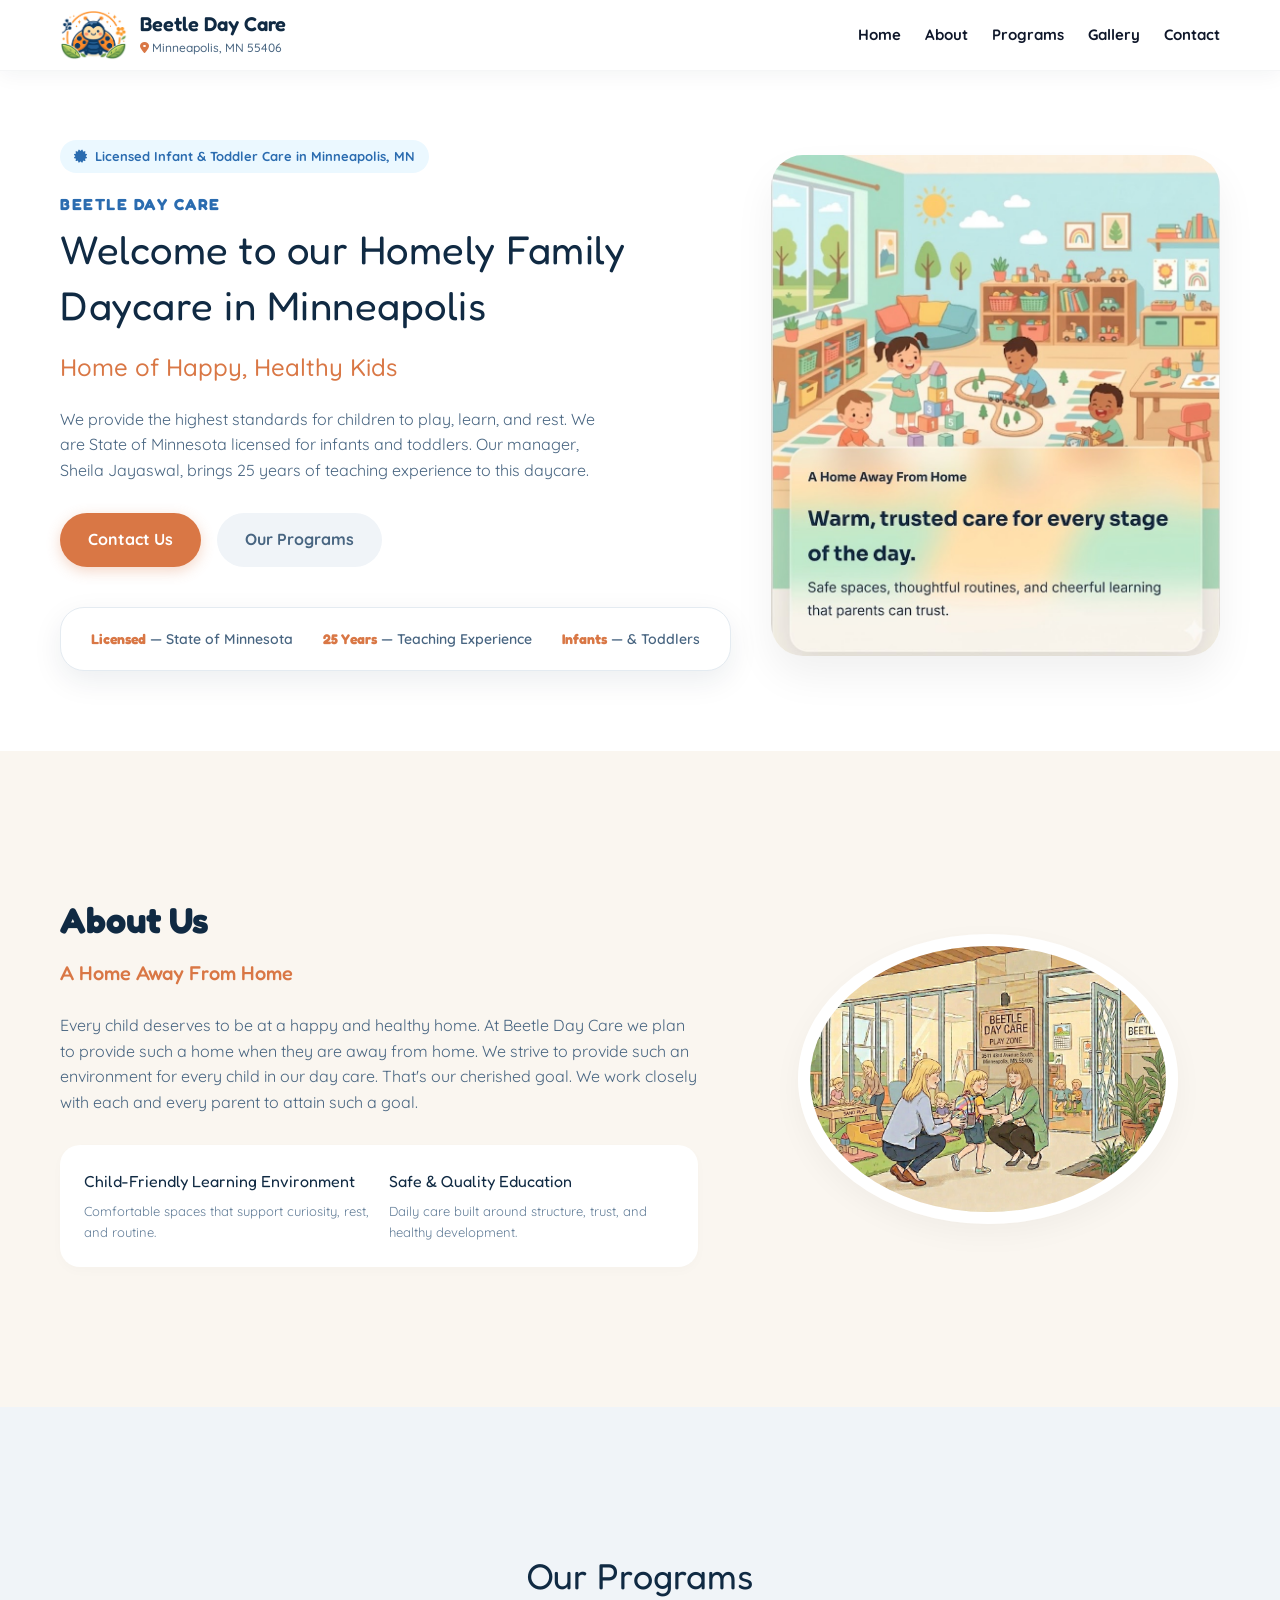
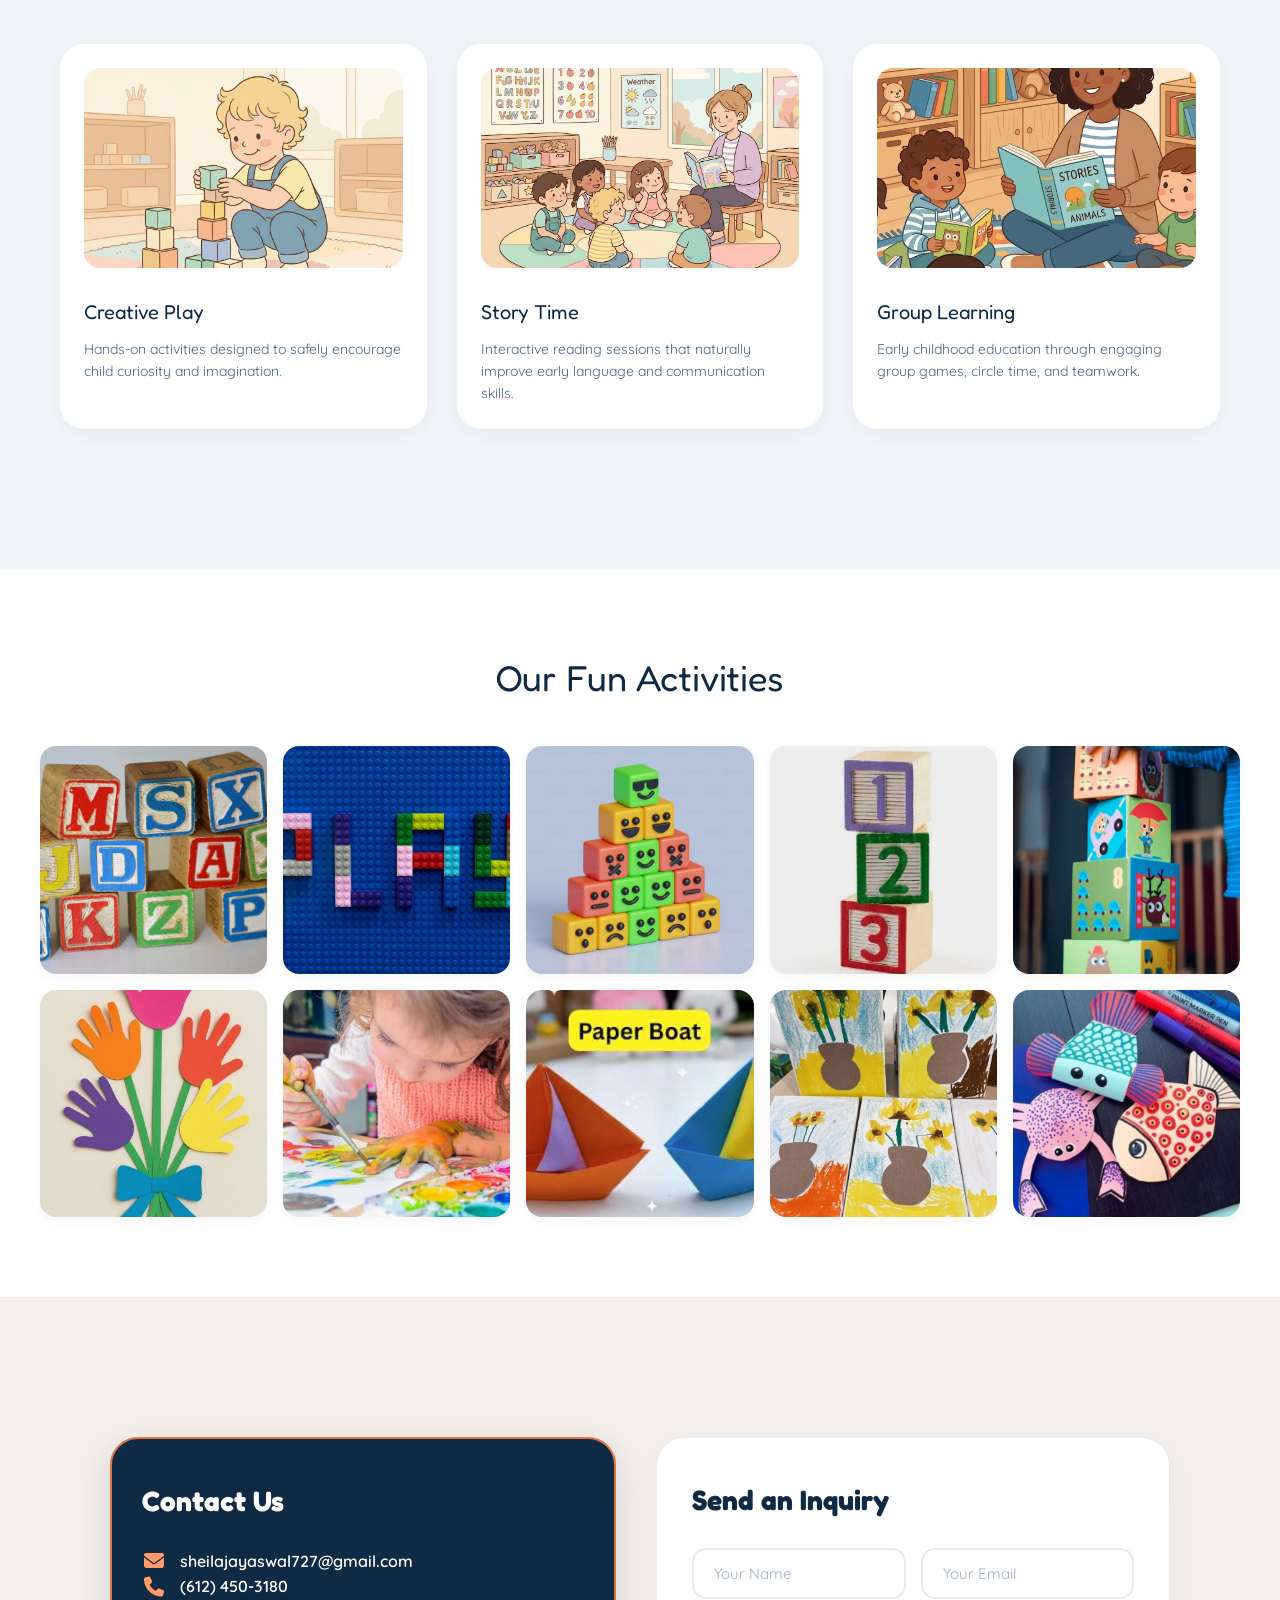
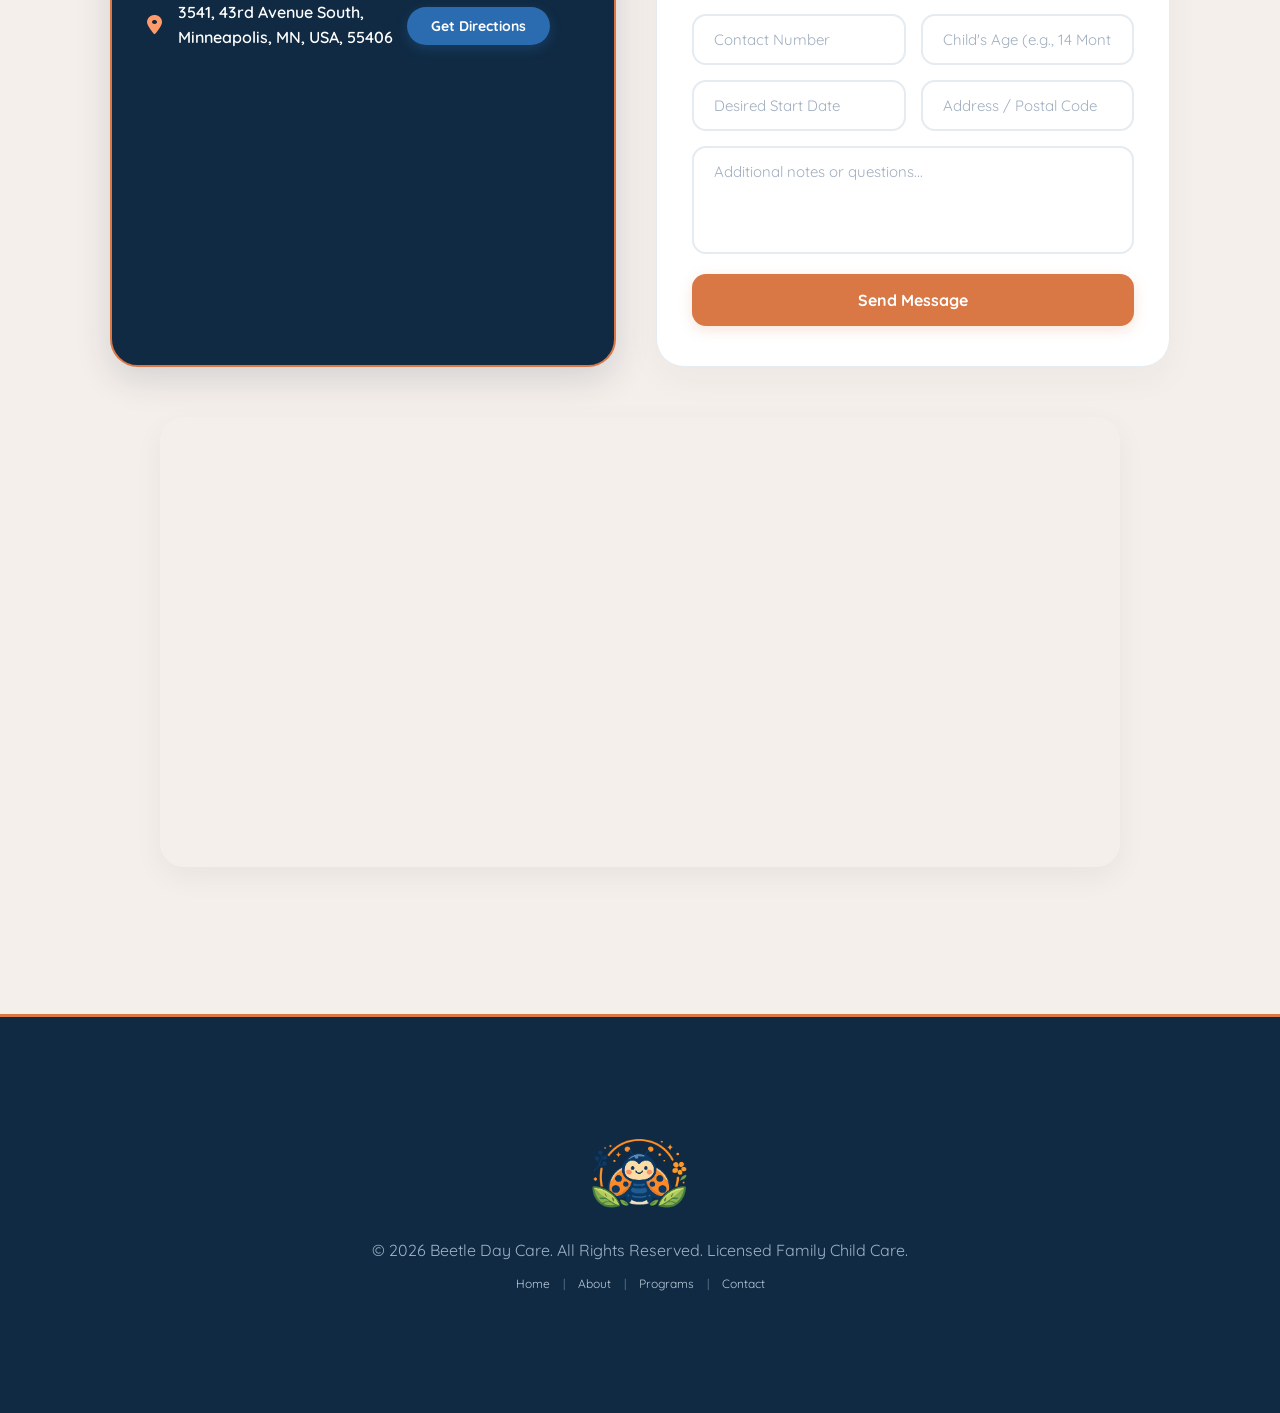
==== index.html @ e597f6d5 "Update index.html" ====
<!DOCTYPE html> 
<html lang="en"> 
<head> 
    <meta charset="UTF-8"> 
    <meta name="viewport" content="width=device-width, initial-scale=1.0"> 
    
    <!-- GOOGLE SEO META TAGS --> 
    <title>Licensed Family Daycare in Minneapolis, MN | Beetle Day Care</title>
    <meta name="description" content="Beetle Day Care offers a safe, licensed home-away-from-home infant and toddler care service in Minneapolis, MN. Contact manager Sheila Jayaswal today!"> 
    <meta name="keywords" content="daycare minneapolis, family daycare minneapolis, licensed child care mn 55406, infant care minneapolis, toddler care mn"> 
    
    <!-- STYLESHEETS & FONTS --> 
    <link rel="stylesheet" href="style.css?v=1.2"> 
    <link rel="icon" type="image/png" href="logo.png">
    
    <!-- GOOGLE FONTS PRECONNECT & INJECTION -->
    <link rel="preconnect" href="https://fonts.googleapis.com"> 
    <link rel="preconnect" href="https://fonts.gstatic.com" crossorigin> 
    <link href="https://fonts.googleapis.com/css2?family=Fredoka:wght@300;400;600&family=Quicksand:wght@500;700&display=swap" rel="stylesheet"> 
    
    <!-- ICON PACK: FONTAWESOME CDN -->
    <link rel="stylesheet" href="https://cdnjs.cloudflare.com/ajax/libs/font-awesome/6.4.0/css/all.min.css">
</head> 
<body> 

    <!-- HEADER & FIXED NAVIGATION NAVBAR --> 
    <header class="navbar"> 
        <div class="nav-container"> 
            <a href="#" class="logo-area" aria-label="Beetle Day Care Home"> 
                <img src="logo.png" alt="Beetle Day Care Logo" class="logo-img"> 
                <div class="brand-text-wrapper"> 
                    <span class="brand-name">Beetle Day Care</span> 
                    <span class="brand-location"> 
                        <i class="fa-solid fa-location-dot" aria-hidden="true"></i> Minneapolis, MN 55406 
                    </span> 
                </div> 
            </a> 
            <nav class="nav-menu" aria-label="Main Navigation"> 
                <a href="#home">Home</a> 
                <a href="#about">About</a> 
                <a href="#programs">Programs</a> 
                <a href="#gallery">Gallery</a> 
                <a href="#contact">Contact</a> 
            </nav> 
        </div> 
    </header> 

    <!-- 1. HERO SECTION --> 
    <section id="home" class="hero-section"> 
        <div class="hero-container"> 
            <div class="hero-content"> 
                <span class="hero-badge"> 
                    <i class="fa-solid fa-certificate" aria-hidden="true"></i> Licensed Infant & Toddler Care in Minneapolis, MN 
                </span> 
                
                <h1 class="brand-main-heading">
                    <span class="brand-seo-sub">Beetle Day Care</span>
                    Welcome to our Homely Family Daycare in Minneapolis
                </h1>
                
                <p class="hero-tagline">Home of Happy, Healthy Kids</p> 
                <p class="hero-description"> 
                    We provide the highest standards for children to play, learn, and rest. We are State of Minnesota licensed for infants and toddlers. Our manager, Sheila Jayaswal, brings 25 years of teaching experience to this daycare. 
                </p> 
                <div class="hero-buttons"> 
                    <a href="#contact" class="btn-primary">Contact Us</a> 
                    <a href="#programs" class="btn-secondary">Our Programs</a> 
                </div> 
                <div class="highlight-bar"> 
                    <span><strong>Licensed</strong> — State of Minnesota</span> 
                    <span><strong>25 Years</strong> — Teaching Experience</span> 
                    <span><strong>Infants</strong> — & Toddlers</span> 
                </div> 
            </div> 
            
            <!-- HERO IMAGE BACKDROP WITH LIVE CSS OVERLAY WALL SIGNBOARD -->
             <div class="hero-image"> 
                <div class="hero-image-wrapper">
                    <img src="hero.jpg" alt="Beetle Day Care Classroom Setup featuring educational games and play area"> 
                    
                    <!-- DYNAMIC FLOATING SIGNBOARD -->
                    <!--  <div class="wall-signboard">
                        <span>Beetle Day Care 🐞</span> 
                    </div>-->
                </div>
            </div> 
        </div> 
    </section> 

    <!-- 2. ABOUT SECTION --> 
    <section id="about" class="about-section"> 
        <div class="section-container"> 
            <div class="about-grid"> 
                <div class="about-content"> 
                    <span class="section-badge">About Us</span> 
                    <h2 class="about-tagline">A Home Away From Home</h2> 
                    <p class="about-text"> 
                        Every child deserves to be at a happy and healthy home. At Beetle Day Care we plan to provide such a home when they are away from home. We strive to provide such an environment for every child in our day care. That's our cherished goal. We work closely with each and every parent to attain such a goal. 
                    </p> 
                    <div class="about-features"> 
                        <div class="feature-item"> 
                            <h3>Child-Friendly Learning Environment</h3> 
                            <p>Comfortable spaces that support curiosity, rest, and routine.</p> 
                        </div> 
                        <div class="feature-item"> 
                            <h3>Safe & Quality Education</h3> 
                            <p>Daily care built around structure, trust, and healthy development.</p> 
                        </div> 
                    </div> 
                </div> 
                <div class="about-image-wrapper"> 
                    <img src="parents.jpg" alt="Child learning and playing setup with structured organizational toys" class="about-illustration"> 
                </div> 
            </div> 
        </div> 
    </section> 

    <!-- 3. PROGRAMS SECTION --> 
    <section id="programs" class="program-section"> 
        <div class="section-container"> 
            <h2 class="section-title">Our Programs</h2> 
            <div class="program-grid"> 
                <article class="program-card"> 
                    <img src="about.jpg" alt="Creative activities setup with developmental tools"> 
                    <h3>Creative Play</h3> 
                    <p>Hands-on activities designed to safely encourage child curiosity and imagination.</p> 
                </article> 
                <article class="program-card"> 
                    <img src="reading.jpg" alt="Cozy reading area setup loaded with children books"> 
                    <h3>Story Time</h3> 
                    <p>Interactive reading sessions that naturally improve early language and communication skills.</p> 
                </article> 
                <article class="program-card"> 
                    <img src="learning.jpg" alt="Social development area for childhood interaction"> 
                    <h3>Group Learning</h3> 
                    <p>Early childhood education through engaging group games, circle time, and teamwork.</p> 
                </article> 
            </div> 
        </div> 
    </section> 

    <!-- 4. GALLERY SECTION --> 
    <section id="gallery" class="gallery-section"> 
        <div class="gallery-container"> 
            <h2 class="gallery-title">Our Fun Activities</h2> 
            <div class="gallery-grid"> 
                <div class="gallery-item"><img src="gallary1.jpeg" alt="Children activity session 1"loading="lazy"></div> 
                <div class="gallery-item"><img src="gallary2.jpeg" alt="Children activity session 2"loading="lazy"></div> 
                <div class="gallery-item"><img src="gallary3.jpeg" alt="Children activity session 3"loading="lazy"></div> 
                <div class="gallery-item"><img src="gallary4.jpeg" alt="Children activity session 4"loading="lazy"></div> 
                <div class="gallery-item"><img src="gallary5.jpeg" alt="Children activity session 5"loading="lazy"></div> 
                <div class="gallery-item"><img src="gallary6.jpeg" alt="Children activity session 6"loading="lazy"></div> 
                <div class="gallery-item"><img src="gallary7.jpeg" alt="Children activity session 7"loading="lazy"></div> 
                <div class="gallery-item"><img src="gallary8.jpeg" alt="Children activity session 8"loading="lazy"></div> 
                <div class="gallery-item"><img src="gallary9.jpeg" alt="Children activity session 9"loading="lazy"></div> 
                <div class="gallery-item"><img src="gallary10.jpeg" alt="Children activity session 10"loading="lazy"></div> 
            </div> 
        </div> 
    </section> 

  <!-- 5. CONTACT SECTION --> 
    <section id="contact" class="contact-section"> 
        <div class="section-container"> 
            
           <div class="contact-layout-wrapper">
                
                <!-- Contact Info Box -->
                <div class="split-contact-box">
                    <h3>Contact Us</h3>
                    <div class="split-strip-inner">
                        <div class="strip-item">
                            <i class="fa-solid fa-envelope" aria-hidden="true"></i>
                            <a href="mailto:sheilajayaswal727@gmail.com">sheilajayaswal727@gmail.com</a>
                        </div>
                        <div class="strip-item">
                            <i class="fa-solid fa-phone" aria-hidden="true"></i>
                            <a href="tel:+16124503180">(612) 450-3180</a>
                        </div>
                        <div class="strip-item split-address-box">
                            <div class="address-text-row">
                                <i class="fa-solid fa-location-dot" aria-hidden="true"></i>
                                <span>3541, 43rd Avenue South,<br>Minneapolis, MN, USA, 55406</span>
                            </div>
                            <div class="button-row">
                                <a href="https://maps.google.com/?q=3541+43rd+Ave+S+Minneapolis+MN+55406" target="_blank" rel="noopener" class="inline-map-btn">Get Directions</a>
                            </div>
                        </div>
                    </div>
                </div>

                <!-- Inquiry Form Box -->
                <div class="split-form-container">
                    <h3>Send an Inquiry</h3>
                    <form action="https://api.web3forms.com/submit" method="POST" class="inquiry-form">
                        <!-- Web3Forms Keys and Settings -->
                        <input type="hidden" name="access_key" value="511d55eb-4306-4d60-ae4c-0403bcb97276">
                        <input type="hidden" name="subject" value="New Inquiry from Beetle Day Care Website">
                        <input type="hidden" name="from_name" value="Beetle Day Care Website">
                        <input type="hidden" name="redirect" value="https://sujaygejji.github.io/Beetle-Day-Care/thankyou.html">

                        <!-- Form Input Grid -->
                        <div class="form-grid">
                            <input type="text" name="parent_name" placeholder="Your Name" required>
                            <input type="email" name="email" placeholder="Your Email" required>
                            <input type="tel" name="phone" placeholder="Contact Number">
                            <input type="text" name="child_age" placeholder="Child's Age (e.g., 14 Months)">
                            <input type="text" name="start_date" placeholder="Desired Start Date" onfocus="(this.type='date')" onblur="if(!this.value)this.type='text'">
                            <input type="text" name="address" placeholder="Address / Postal Code">
                        </div>
                        <textarea name="message" placeholder="Additional notes or questions..." rows="4"></textarea>
                        <button type="submit" class="btn-submit">Send Message</button>
                    </form>
                </div>

            </div>
            
            <!-- Map Section -->
            <div class="map-wrapper">
                <iframe src="https://www.google.com/maps/embed?pb=!1m18!1m12!1m3!1d2825.263884872322!2d-93.2132332!3d44.9382902!2m3!1f0!2f0!3f0!3m2!1i1024!2i768!4f13.1!3m3!1m2!1s0x52b32bee1bf88d7d%3A0x280e22ef7a6ccae4!2s3541%2043rd%20Ave%20S%2C%20Minneapolis%2C%20MN%2055406%2C%20USA!5e0!3m2!1sen!2sin!4v1710000000000!5m2!1sen!2sin" width="100%" height="450" style="border:0; border-radius: 24px; box-shadow: 0 10px 30px rgba(0,0,0,0.05);" allowfullscreen="" loading="lazy" referrerpolicy="no-referrer-when-downgrade"></iframe>
            </div>
            
        </div>
    </section>

    <!-- 6. FOOTER SECTION -->
    <footer>
        <div class="section-container">
            <img src="logo.png" alt="Beetle Day Care Mini Logo">
            <p>&copy; 2026 Beetle Day Care. All Rights Reserved. Licensed Family Child Care.</p>
            <p style="margin-top: 10px; font-size: 12px; color: #627D98;">
                <a href="#home">Home</a> | <a href="#about">About</a> | <a href="#programs">Programs</a> | <a href="#contact">Contact</a>
            </p>
        </div>
    </footer>

    <!-- SEO SCHEMA DATA -->
    <script type="application/ld+json">
    {
      "@context": "https://schema.org",
      "@type": "ChildCare",
      "name": "Beetle Day Care",
      "telephone": "+1-612-450-3180",
      "email": "sheilajayaswal727@gmail.com",
      "address": {
        "@type": "PostalAddress",
        "streetAddress": "3541 43rd Avenue South",
        "addressLocality": "Minneapolis",
        "addressRegion": "MN",
        "postalCode": "55406",
        "addressCountry": "US"
      }
    }
    </script>

</body>
</html>
---- style.css ----
/* ==========================================
   1. GLOBAL STYLES & VARIABLES
========================================== */
*{
    margin:0;
    padding:0;
    box-sizing:border-box;
}

html{
    scroll-behavior:smooth;
}

body{
    font-family:'Quicksand',sans-serif;
    color:#102A43;
    background:#FFFFFF;
    line-height:1.6;
    padding-top:100px;
    overflow-x:hidden;
}

h1,
h2,
h3,
.brand-main-heading{
    font-family:'Fredoka',sans-serif;
    color:#102A43;
    font-weight:400;
}

.section-container{
    max-width:1200px;
    margin:auto;
    padding:60px 20px;
}

/* ==========================================
   2. FIXED HEADER & NAVIGATION BAR
========================================== */
.navbar{
    position:fixed;
    top:0;
    left:0;
    width:100%;
    background:rgba(255,255,255,0.95);
    backdrop-filter:blur(8px);
    box-shadow:0 4px 20px rgba(16,42,67,0.05);
    border-bottom:1px solid rgba(16,42,67,0.04);
    z-index:1000;
}

.nav-container{
    max-width:1200px;
    margin:auto;
    padding:10px 20px;
    display:flex;
    justify-content:space-between;
    align-items:center;
}

.logo-area{
    display:flex;
    align-items:center;
    gap:12px;
    text-decoration:none;
}

.logo-img{
    height:50px;
    width:auto;
    object-fit:contain;
}

.brand-text-wrapper{
    display:flex;
    flex-direction:column;
}

.brand-name{
    font-family:'Fredoka',sans-serif;
    font-size:20px;
    font-weight:600;
    color:#102A43;
    line-height:1.2;
}

.brand-location{
    font-size:12px;
    color:#486581;
    font-weight:500;
    margin-top:2px;
}

.brand-location i{
    color:#D97745;
}

.nav-menu{
    display:flex;
    align-items:center;
    gap:24px;
    list-style:none;
    row-gap:10px;
}

.nav-menu a{
    text-decoration:none;
    color:#0F172A;
    font-size:15px;
    font-weight:700;
    transition:0.2s;
    white-space:nowrap;
}

.nav-menu a:hover{
    color:#D97745;
}

/* ==========================================
   3. HERO SECTION
========================================== */
.hero-section{
    background:#FFFFFF;
    padding:40px 0 80px;
}

.hero-container{
    max-width:1200px;
    margin:auto;
    padding:0 20px;
    display:flex;
    align-items:center;
    gap:40px;
}

.hero-content{
    flex:1;
}

.hero-badge{
    display:inline-block;
    background:#EBF8FF;
    color:#2B6CB0;
    padding:6px 14px;
    border-radius:20px;
    font-size:13px;
    font-weight:700;
    margin-bottom:20px;
}

.hero-badge i{
    margin-right:4px;
}

.brand-main-heading{
    font-size:40px;
    line-height:1.4;
    letter-spacing:0.5px;
    margin-bottom:15px;
}

.brand-seo-sub{
    display:block;
    font-size:16px;
    font-weight:700;
    color:#2B6CB0;
    text-transform:uppercase;
    letter-spacing:1.5px;
    margin-bottom:6px;
}

.hero-tagline{
    font-size:24px;
    color:#D97745;
    font-weight:500;
    margin-bottom:20px;
}

.hero-description{
    font-size:16px;
    color:#486581;
    max-width:540px;
    margin-bottom:30px;
}

.hero-buttons{
    display:flex;
    gap:16px;
    margin-bottom:40px;
}

.btn-primary,
.btn-secondary,
.inline-map-btn{
    cursor:pointer;
}

.btn-primary{
    background:#D97745;
    color:#fff;
    text-decoration:none;
    padding:14px 28px;
    border-radius:30px;
    font-weight:700;
    box-shadow:0 4px 14px rgba(217,119,69,0.3);
    transition:0.3s;
}

.btn-primary:hover{
    background:#C26132;
    transform:translateY(-2px);
}

.btn-secondary{
    background:#F0F4F8;
    color:#486581;
    text-decoration:none;
    padding:14px 28px;
    border-radius:30px;
    font-weight:700;
    transition:0.3s;
}

.btn-secondary:hover{
    background:#E2E8F0;
}

.highlight-bar{
    background:#fff;
    border:1px solid #E4EBF1;
    border-radius:24px;
    padding:20px 30px;
    display:flex;
    justify-content:center;
    gap:30px;
    box-shadow:0 10px 30px rgba(16,42,67,0.08);
}

.highlight-bar span{
    font-size:14px;
    font-weight:600;
    color:#486581;
    white-space:nowrap;
}

.highlight-bar strong{
    color:#D97745;
    font-family:'Fredoka',sans-serif;
}

/* Hero Image */
.hero-image{
    flex:1;
    display:flex;
    justify-content:center;
}

.hero-image-wrapper{
    position:relative;
    display:inline-block;
    animation:gentleFloat 6s ease-in-out infinite;
}

.hero-image img{
    max-width:100%;
    height:auto;
    display:block;
    border-radius:32px;
    box-shadow:0 20px 40px rgba(0,0,0,0.06);
}

.wall-signboard{
    position:absolute;
    top:16%;
    left:26%;
    background:#fff;
    border:2px solid #E4EBF1;
    border-radius:8px;
    padding:6px 16px;
    box-shadow:0 6px 15px rgba(16,42,67,0.12);
    pointer-events:none;
}

.wall-signboard span{
    font-family:'Fredoka',sans-serif;
    font-size:13px;
    font-weight:600;
    color:#102A43;
    white-space:nowrap;
}

/* ==========================================
   4. ABOUT SECTION
========================================== */
.about-section{
    padding:80px 0;
    background:#FAF6F0;
}

.about-grid{
    display:flex;
    justify-content:space-between;
    align-items:center;
    gap:50px;
}

.about-content{
    flex:0 0 55%;
}

.section-badge{
    display:block;
    font-family:'Fredoka',sans-serif;
    font-size:36px;
    font-weight:700;
    color:#102A43;
    margin-bottom:8px;
}

.about-tagline{
    font-size:20px;
    font-weight:500;
    color:#D97745;
    margin-bottom:24px;
}

.about-text{
    color:#486581;
    font-size:16px;
    margin-bottom:30px;
}

.about-features{
    display:grid;
    grid-template-columns:1fr 1fr;
    gap:20px;
    background:#fff;
    padding:24px;
    border-radius:20px;
    box-shadow:0 4px 12px rgba(0,0,0,0.02);
}

.feature-item h3{
    font-size:16px;
    margin-bottom:6px;
}

.feature-item p{
    font-size:13px;
    color:#627D98;
}

.about-image-wrapper{
    flex:0 0 40%;
    display:flex;
    justify-content:center;
}

.about-illustration{
    width:100%;
    max-width:380px;
    border-radius:50%;
    border:12px solid #fff;
    box-shadow:0 10px 30px rgba(0,0,0,0.04);
    animation:gentleFloat 6s ease-in-out infinite;
}

/* ==========================================
   5. PROGRAM SECTION
========================================== */
.program-section{
    background:#F0F4F8;
    padding:80px 0;
}

.section-title{
    font-size:36px;
    text-align:center;
    margin-bottom:40px;
}

.program-grid{
    display:flex;
    gap:30px;
}

.program-card{
    flex:1;
    background:#fff;
    padding:24px;
    border-radius:24px;
    box-shadow:0 6px 18px rgba(16,42,67,0.04);
    transition:transform .3s, box-shadow .3s;
}

.program-card:hover{
    transform:translateY(-4px);
    box-shadow:0 15px 35px rgba(16,42,67,0.08);
}

.program-card img{
    width:100%;
    height:200px;
    object-fit:cover;
    border-radius:16px;
    margin-bottom:20px;
}

.program-card h3{
    font-size:20px;
    margin-bottom:10px;
}

.program-card p{
    font-size:14px;
    color:#486581;
}

/* ==========================================
   6. GALLERY
========================================== */
.gallery-section{
    padding:80px 20px;
    background:#fff;
    text-align:center;
}

.gallery-container{
    max-width:1200px;
    margin:auto;
}

.gallery-title{
    font-size:36px;
    margin-bottom:40px;
}

.gallery-grid{
    display:grid;
    grid-template-columns:repeat(5,1fr);
    gap:16px;
}

.gallery-item{
    aspect-ratio:1/1;
    overflow:hidden;
    border-radius:16px;
    box-shadow:0 4px 15px rgba(0,0,0,0.04);
    transition:0.3s;
}

.gallery-item:hover{
    transform:scale(1.03);
}

.gallery-item img{
    width:100%;
    height:100%;
    object-fit:cover;
    display:block;
}

/* ==========================================
   7. CONTACT SECTION (EXACT EQUAL WIDTH & HEIGHT)
========================================== */
.contact-section {
    background-color: #F5EFEB; 
    padding: 80px 0;
}

.contact-section h2 {
    font-size: 36px;
    text-align: center;
    margin-bottom: 40px;
}

/* Core layout container matching everything */
.contact-layout-wrapper {
    display: flex;
    gap: 40px;
    align-items: stretch; 
    max-width: 1100px;
    margin: 0 auto 50px auto;
    padding: 0 20px;
}

/* flex: 1 on both guarantees exact 50/50 split width */
.split-contact-box, 
.split-form-container {
    flex: 1; 
    box-sizing: border-box;
    display: flex;
    flex-direction: column;
    border-radius: 28px;
}

.split-contact-box {
    background-color: #102A43; 
    padding: 40px 30px;
    box-shadow: 0 12px 35px rgba(16, 42, 67, 0.15);
    border: 2px solid #D97745; 
    color: #FFFFFF;
}

.split-contact-box h3 {
    font-family: 'Fredoka', sans-serif;
    font-size: 28px;
    color: #FFFFFF;
    margin-bottom: 25px;
    font-weight: 700;
    text-align: left;
}

.contact-strip-inner {
    display: flex;
    flex-direction: column;
    gap: 20px;
}

.strip-item {
    font-size: 16px;
    font-weight: 600;
    color: #FFFFFF; 
    display: flex;
    align-items: center;
    justify-content: flex-start;
    gap: 14px;
    text-align: left;
}

.strip-item a {
    color: #FFFFFF;
    text-decoration: none;
    transition: color 0.2s ease;
}

.strip-item a:hover {
    color: #FF9B6A;
}

.strip-item i {
    color: #FF9B6A; 
    font-size: 20px;
    width: 24px;
    text-align: center;
}

/* DESIGN ADDED TO FILL EMPTY VACANT SPACE UP */
.contact-extra-design {
    margin-top: 30px;
    padding-top: 25px;
    border-top: 1px solid rgba(255, 255, 255, 0.1);
    display: flex;
    flex-direction: column;
    gap: 12px;
}

.design-title {
    font-family: 'Fredoka', sans-serif;
    font-size: 18px;
    color: #FF9B6A;
    margin-bottom: 4px;
}

.design-row {
    display: flex;
    justify-content: space-between;
    font-size: 14px;
    color: #BCCCDC;
    padding-bottom: 4px;
}

.design-row span.days {
    font-weight: 600;
    color: #FFFFFF;
}

.address-item {
    display: flex;
    flex-direction: column;
    gap: 15px;
    border-top: 1px solid rgba(255, 255, 255, 0.1);
    padding-top: 20px;
    margin-top: auto; 
}

.address-text-row {
    display: flex;
    align-items: center;
    gap: 12px;
    text-align: left;
}

.inline-map-btn {
    background-color: #2B6CB0;
    color: #FFFFFF;
    text-decoration: none;
    padding: 10px 24px;
    border-radius: 30px;
    font-weight: 700;
    font-size: 14px;
    white-space: nowrap;
    box-shadow: 0 4px 12px rgba(43, 108, 176, 0.3);
    transition: all 0.2s ease;
    border: none;
    align-self: flex-start;
}

.inline-map-btn:hover {
    background-color: #1A4976;
    transform: translateY(-2px);
}

.split-form-container {
    background: #FFFFFF;
    padding: 40px 35px;
    box-shadow: 0 12px 35px rgba(16, 42, 67, 0.04);
    border: 1px solid #E4EBF1;
}

.split-form-container h3 {
    font-size: 28px;
    color: #102A43;
    margin-bottom: 25px;
    font-weight: 700;
    text-align: left;
}

.inquiry-form {
    display: flex;
    flex-direction: column;
    flex-grow: 1;
}

.form-grid {
    display: grid;
    grid-template-columns: 1fr 1fr;
    gap: 15px;
    margin-bottom: 15px;
}

.inquiry-form input, 
.inquiry-form textarea {
    width: 100%;
    padding: 14px 20px;
    border: 2px solid #E4EBF1;
    border-radius: 14px;
    font-family: 'Quicksand', sans-serif;
    font-size: 15px;
    color: #102A43;
    background-color: #FFFFFF;
    outline: none;
    box-sizing: border-box;
    transition: border-color 0.2s ease;
}

.inquiry-form input:focus, 
.inquiry-form textarea:focus {
    border-color: #D97745;
}

.inquiry-form input::placeholder, 
.inquiry-form textarea::placeholder {
    color: #A0AEC0;
}

.inquiry-form textarea {
    resize: none;
    margin-bottom: 20px;
    flex-grow: 1; 
}

.btn-submit {
    width: 100%;
    background-color: #D97745;
    color: white;
    border: none;
    padding: 16px;
    border-radius: 14px;
    font-size: 16px;
    font-weight: 700;
    font-family: 'Quicksand', sans-serif;
    cursor: pointer;
    box-shadow: 0 4px 14px rgba(217, 119, 69, 0.2);
    transition: background 0.2s ease;
    margin-top: auto;
}

.btn-submit:hover {
    background-color: #C26132;
}

.map-wrapper {
    max-width: 1000px;
    margin: 0 auto;
    padding: 0 20px;
}

/* ==========================================
   8. FOOTER
========================================== */
footer{
    background:#102A43;
    color:#BCCCDC;
    text-align:center;
    padding:60px 20px;
    border-top:3px solid #D97745;
}

footer img{
    max-width:100px;
    margin-bottom:20px;
}

footer p{
    color:#9FB3C8;
}

footer a{
    color:#BCCCDC;
    text-decoration:none;
    margin:0 10px;
    transition:0.3s;
}

footer a:hover{
    color:#fff;
}

/* ==========================================
   9. RESPONSIVE
========================================== */
@media (max-width:992px){

    .hero-container,
    .about-grid,
    .program-grid{
        flex-direction:column;
        text-align:center;
    }

    .hero-description{
        margin:0 auto 30px;
    }

    .hero-buttons{
        justify-content:center;
    }

    .gallery-grid{
        grid-template-columns:repeat(3,1fr);
    }

    .wall-signboard{
        display:none;
    }

    .contact-layout-wrapper{
        flex-direction:column;
        gap:30px;
    }
}

@media (max-width:768px){

    body{
        padding-top:140px;
    }

    .nav-container{
        flex-direction:column;
        gap:12px;
    }

    .nav-menu{
        flex-wrap:wrap;
        justify-content:center;
        gap:14px;
    }

    .brand-main-heading{
        font-size:32px;
    }

    .highlight-bar{
        flex-direction:column;
        gap:10px;
        align-items:center;
    }

    .about-features{
        grid-template-columns:1fr;
    }

    .gallery-grid{
        grid-template-columns:repeat(2,1fr);
        gap:10px;
    }
}

@media (max-width:600px){

    .form-grid{
        grid-template-columns:1fr;
    }

    .split-form-container{
        padding:25px 20px;
    }
}

/* ==========================================
   10. ANIMATIONS
========================================== */
@keyframes gentleFloat{
    0%{
        transform:translateY(0);
    }
    50%{
        transform:translateY(-8px);
    }
    100%{
        transform:translateY(0);
    }
}
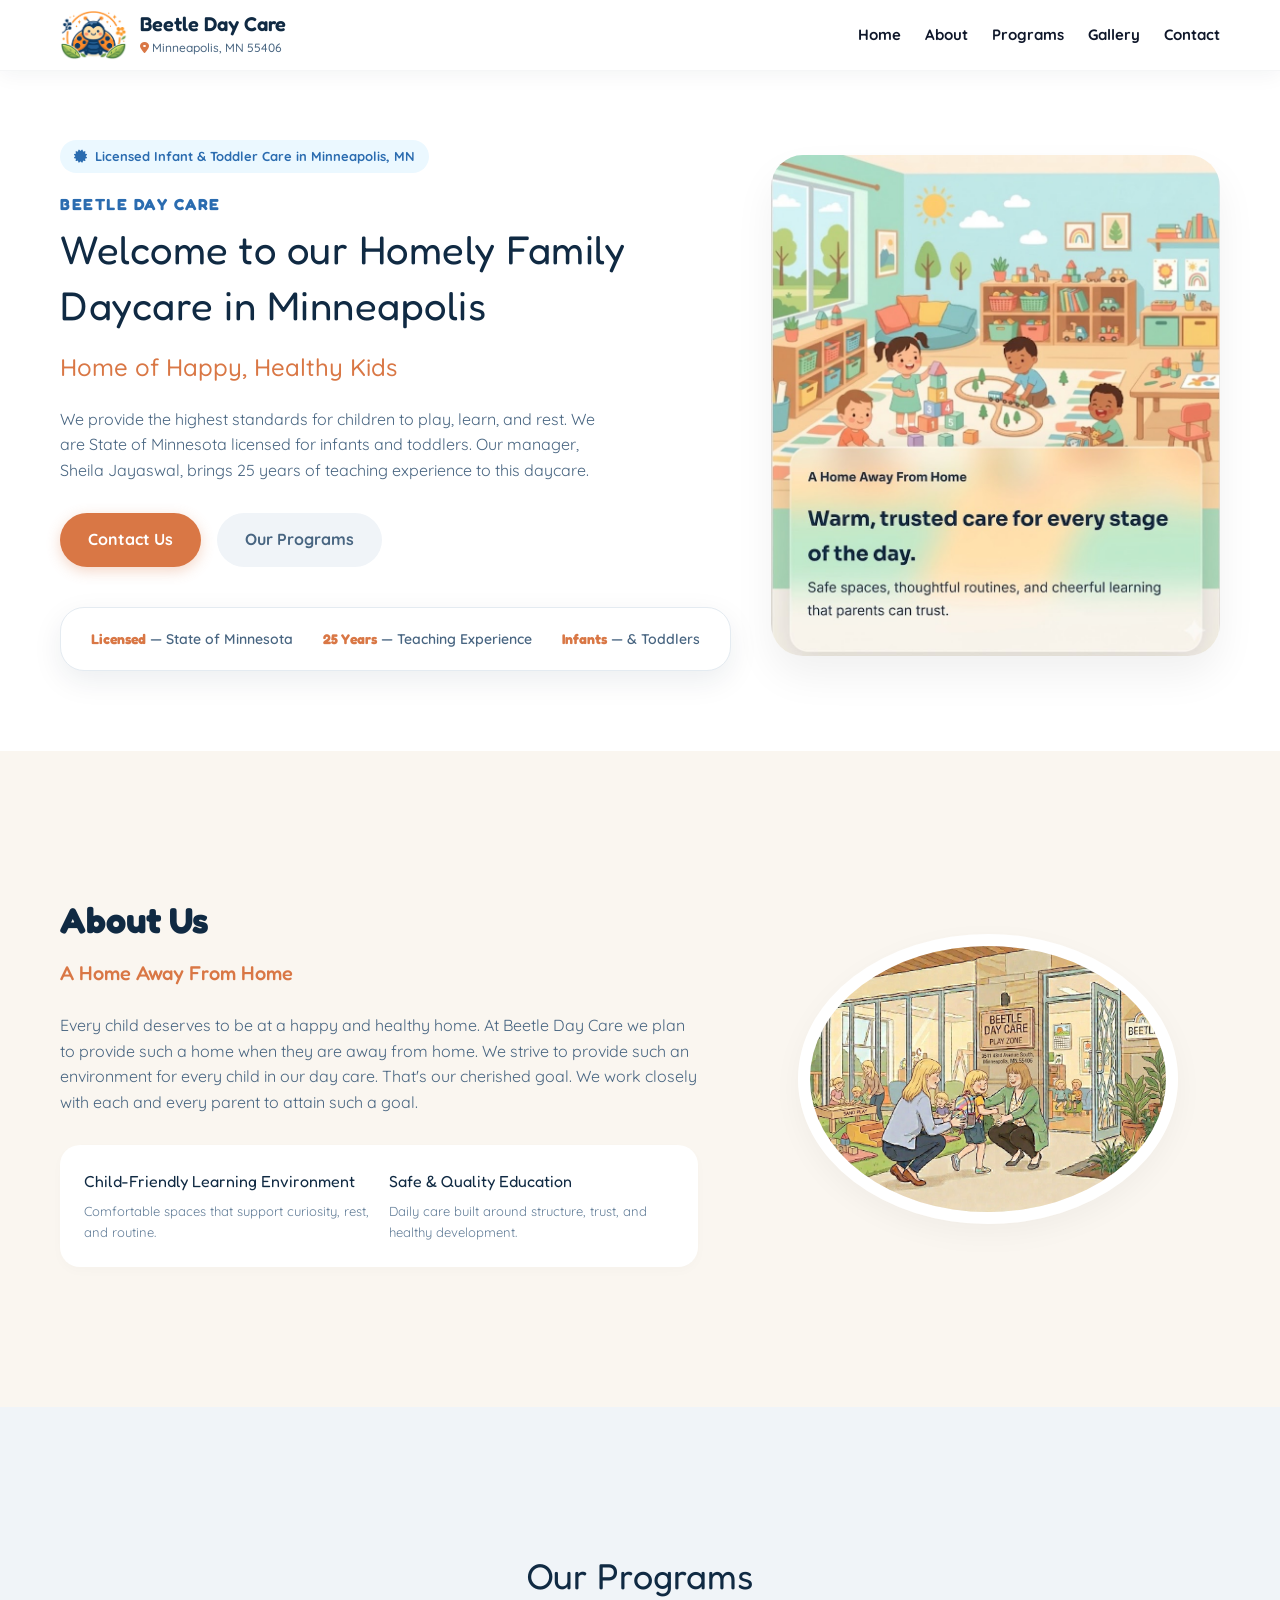
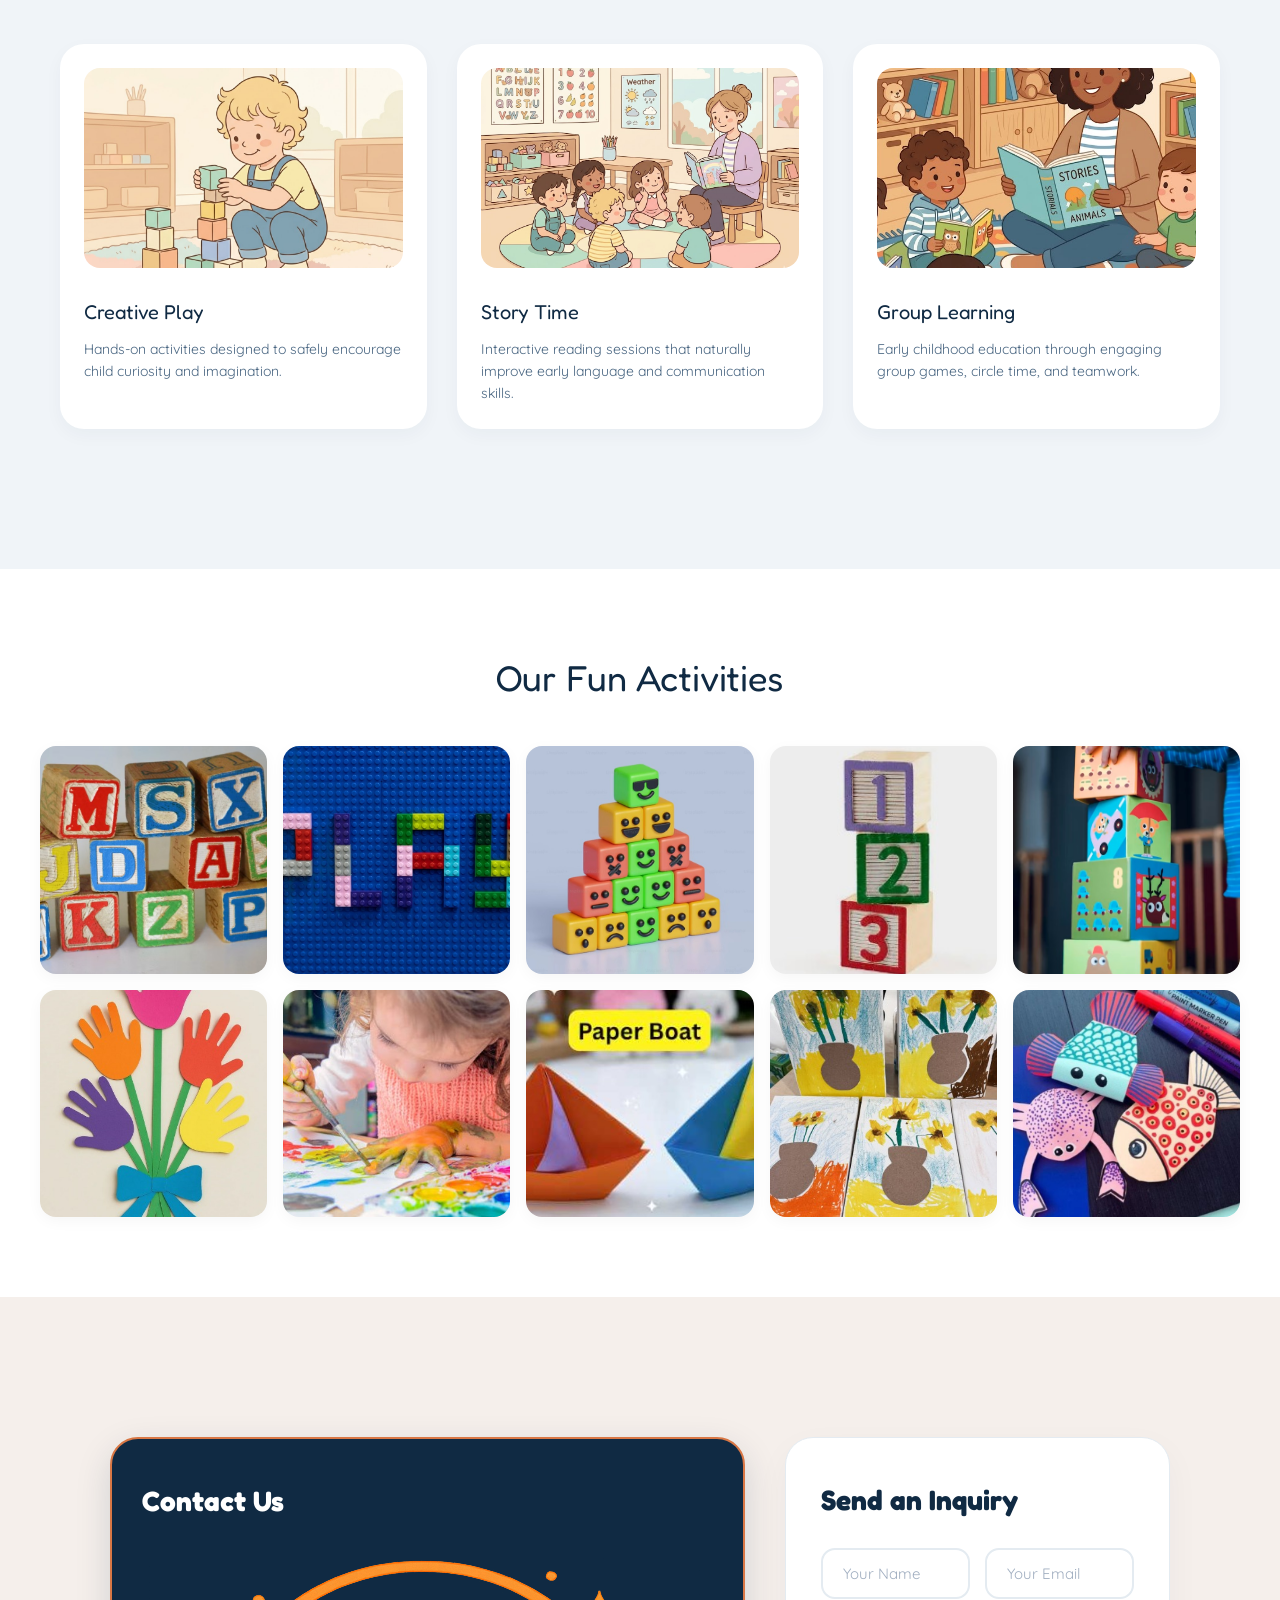
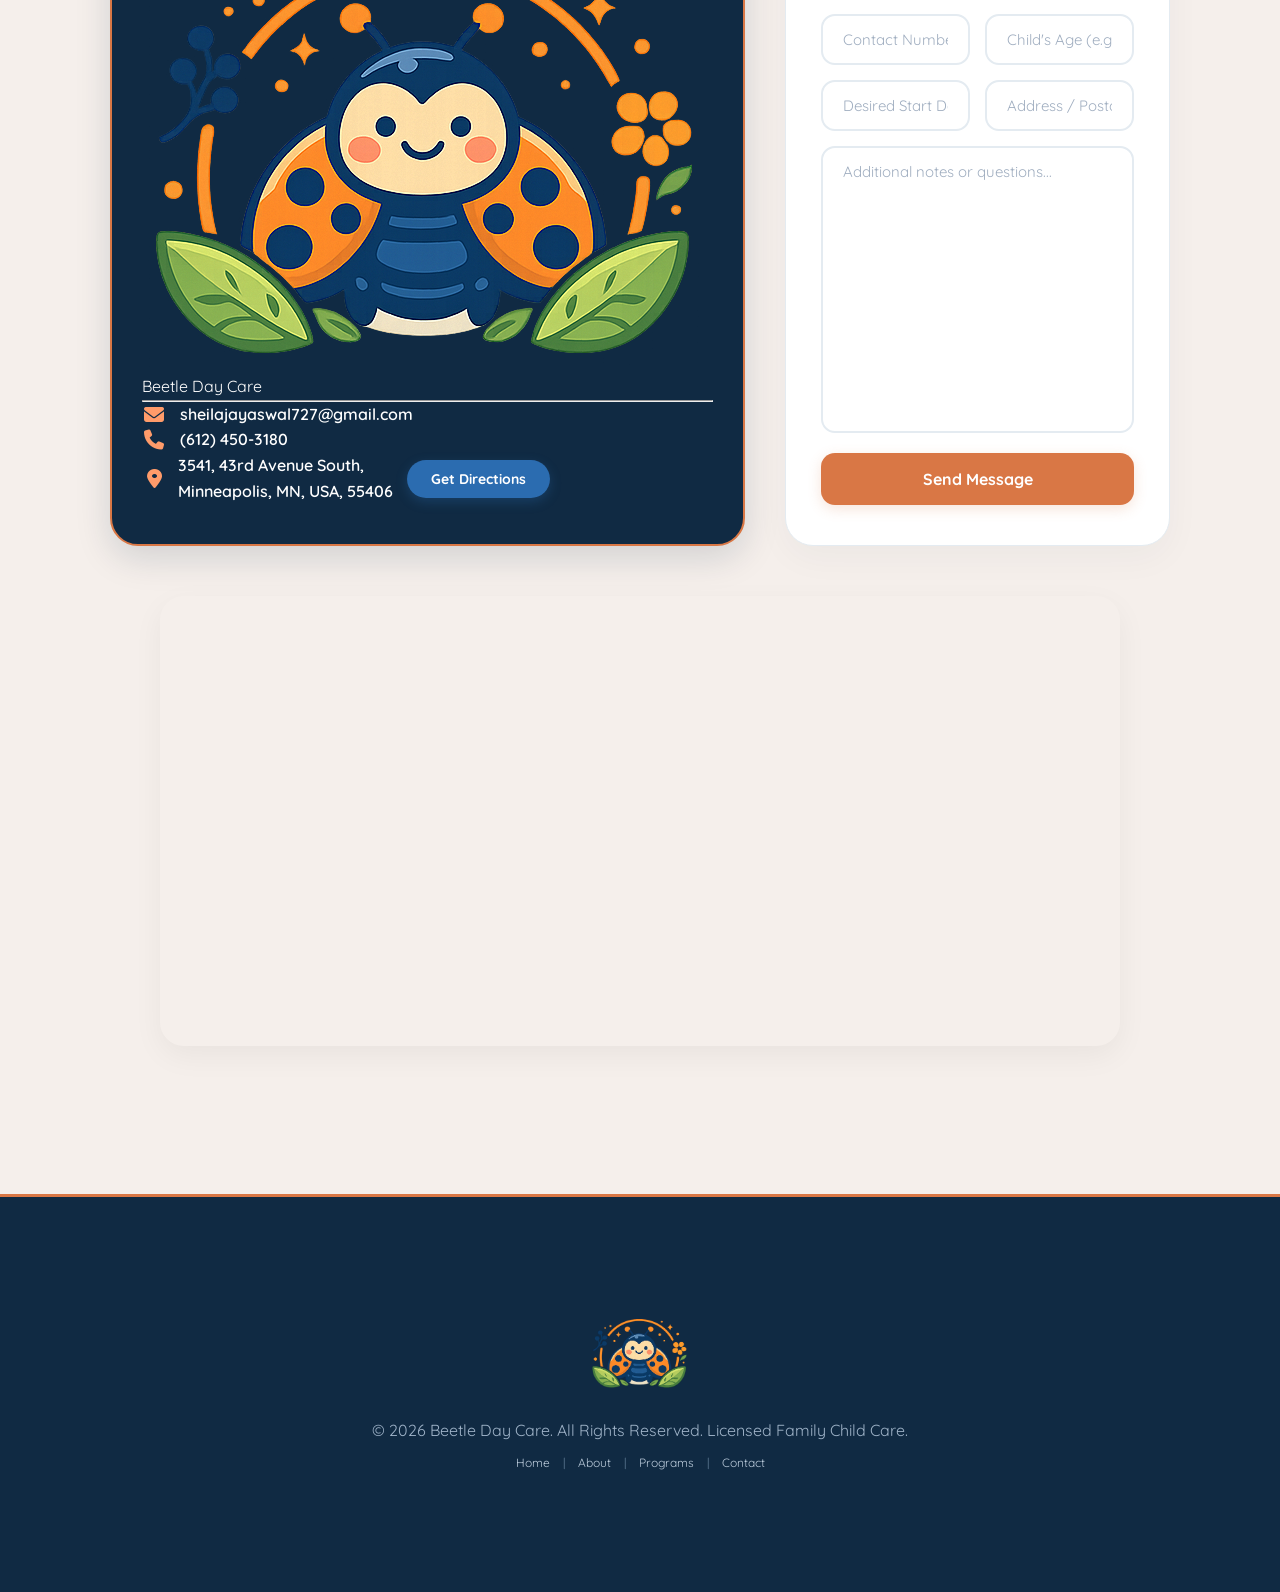
==== commit a8b82ea5: "Update index.html" ====
--- a/index.html
+++ b/index.html
@@ -166,8 +166,16 @@
                 
                 <!-- Contact Info Box -->
                 <div class="split-contact-box">
-                    <h3>Contact Us</h3>
-                    <div class="split-strip-inner">
+                   <h3>Contact Us</h3>
+
+<div class="contact-brand">
+    <img src="logo.png" alt="Beetle Day Care Logo">
+    <span>Beetle Day Care</span>
+</div>
+
+<hr class="contact-divider">
+
+<div class="split-strip-inner">
                         <div class="strip-item">
                             <i class="fa-solid fa-envelope" aria-hidden="true"></i>
                             <a href="mailto:sheilajayaswal727@gmail.com">sheilajayaswal727@gmail.com</a>
--- a/style.css
+++ b/style.css
@@ -798,7 +798,12 @@
         gap:10px;
     }
 }
-
+.form-grid{
+    display:grid;
+    grid-template-columns:1fr 1fr;
+    gap:15px;
+    margin-bottom:15px;
+}
 @media (max-width:600px){
 
     .form-grid{
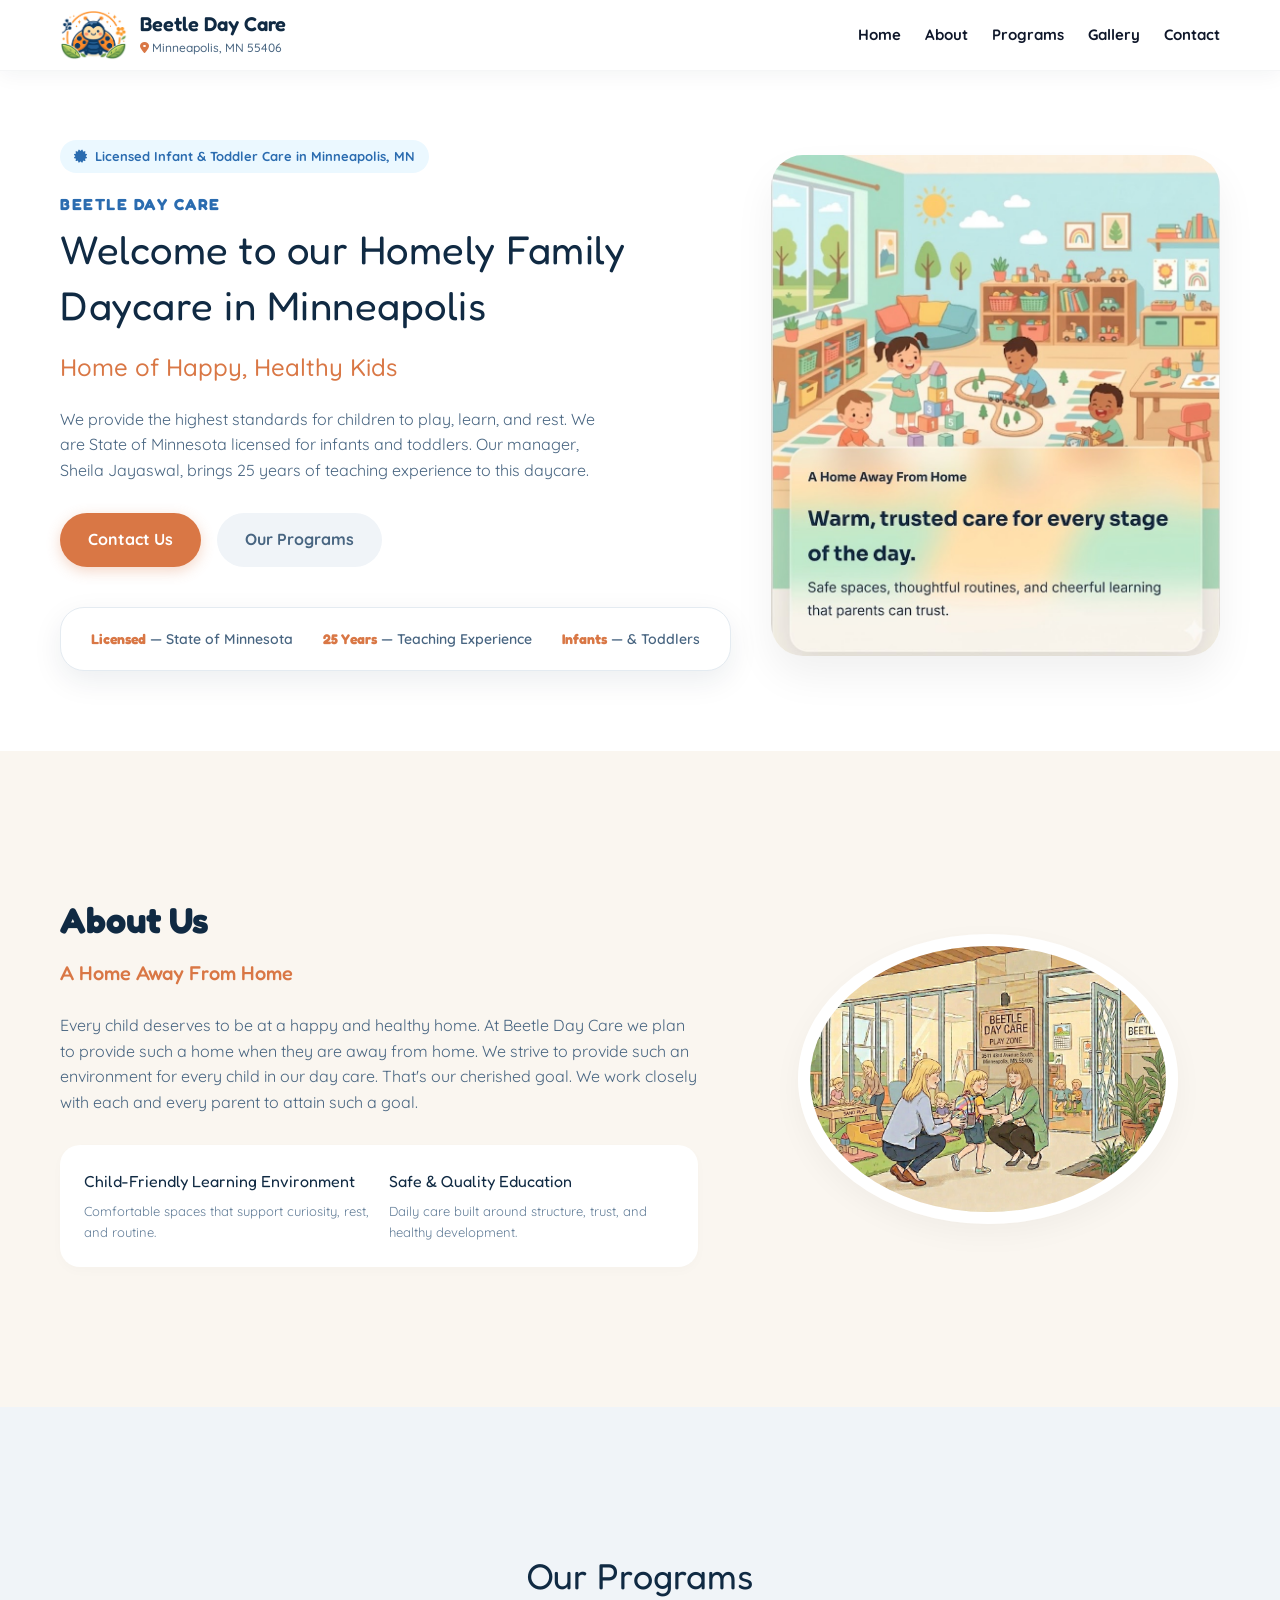
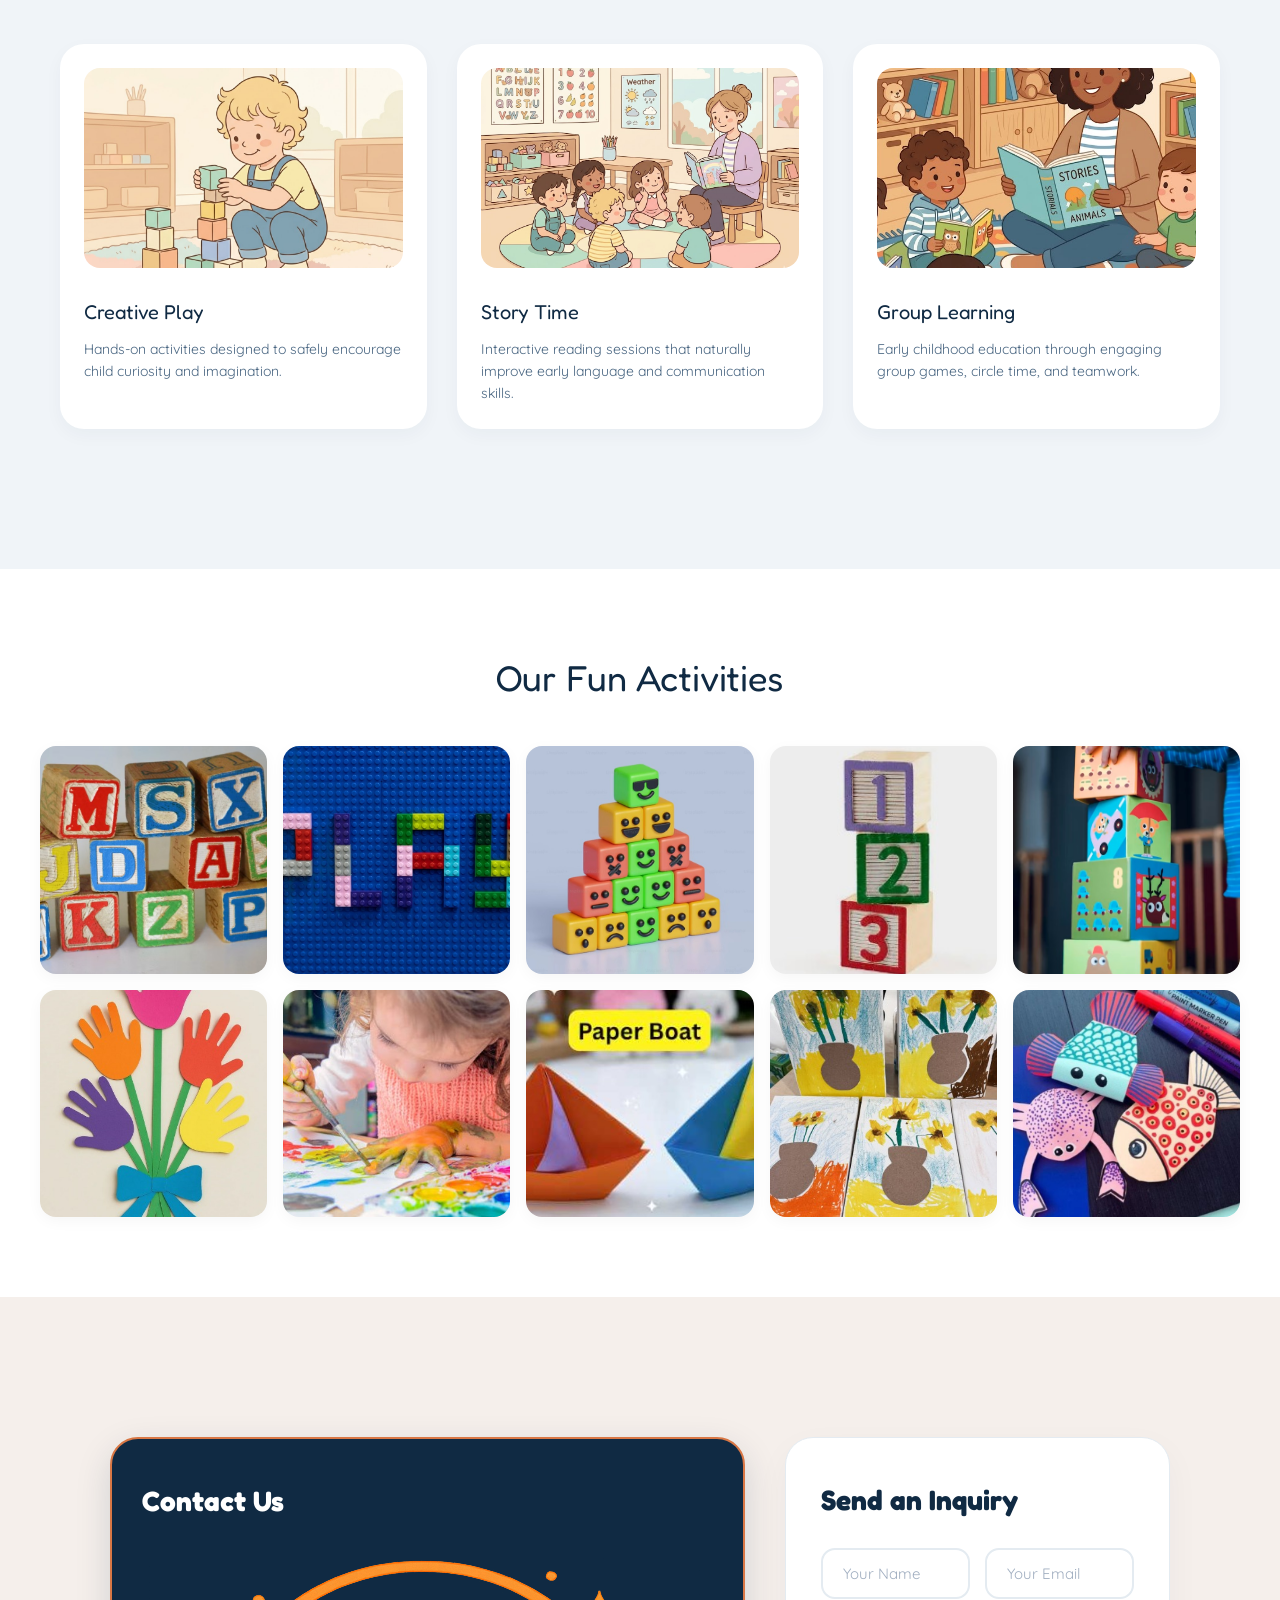
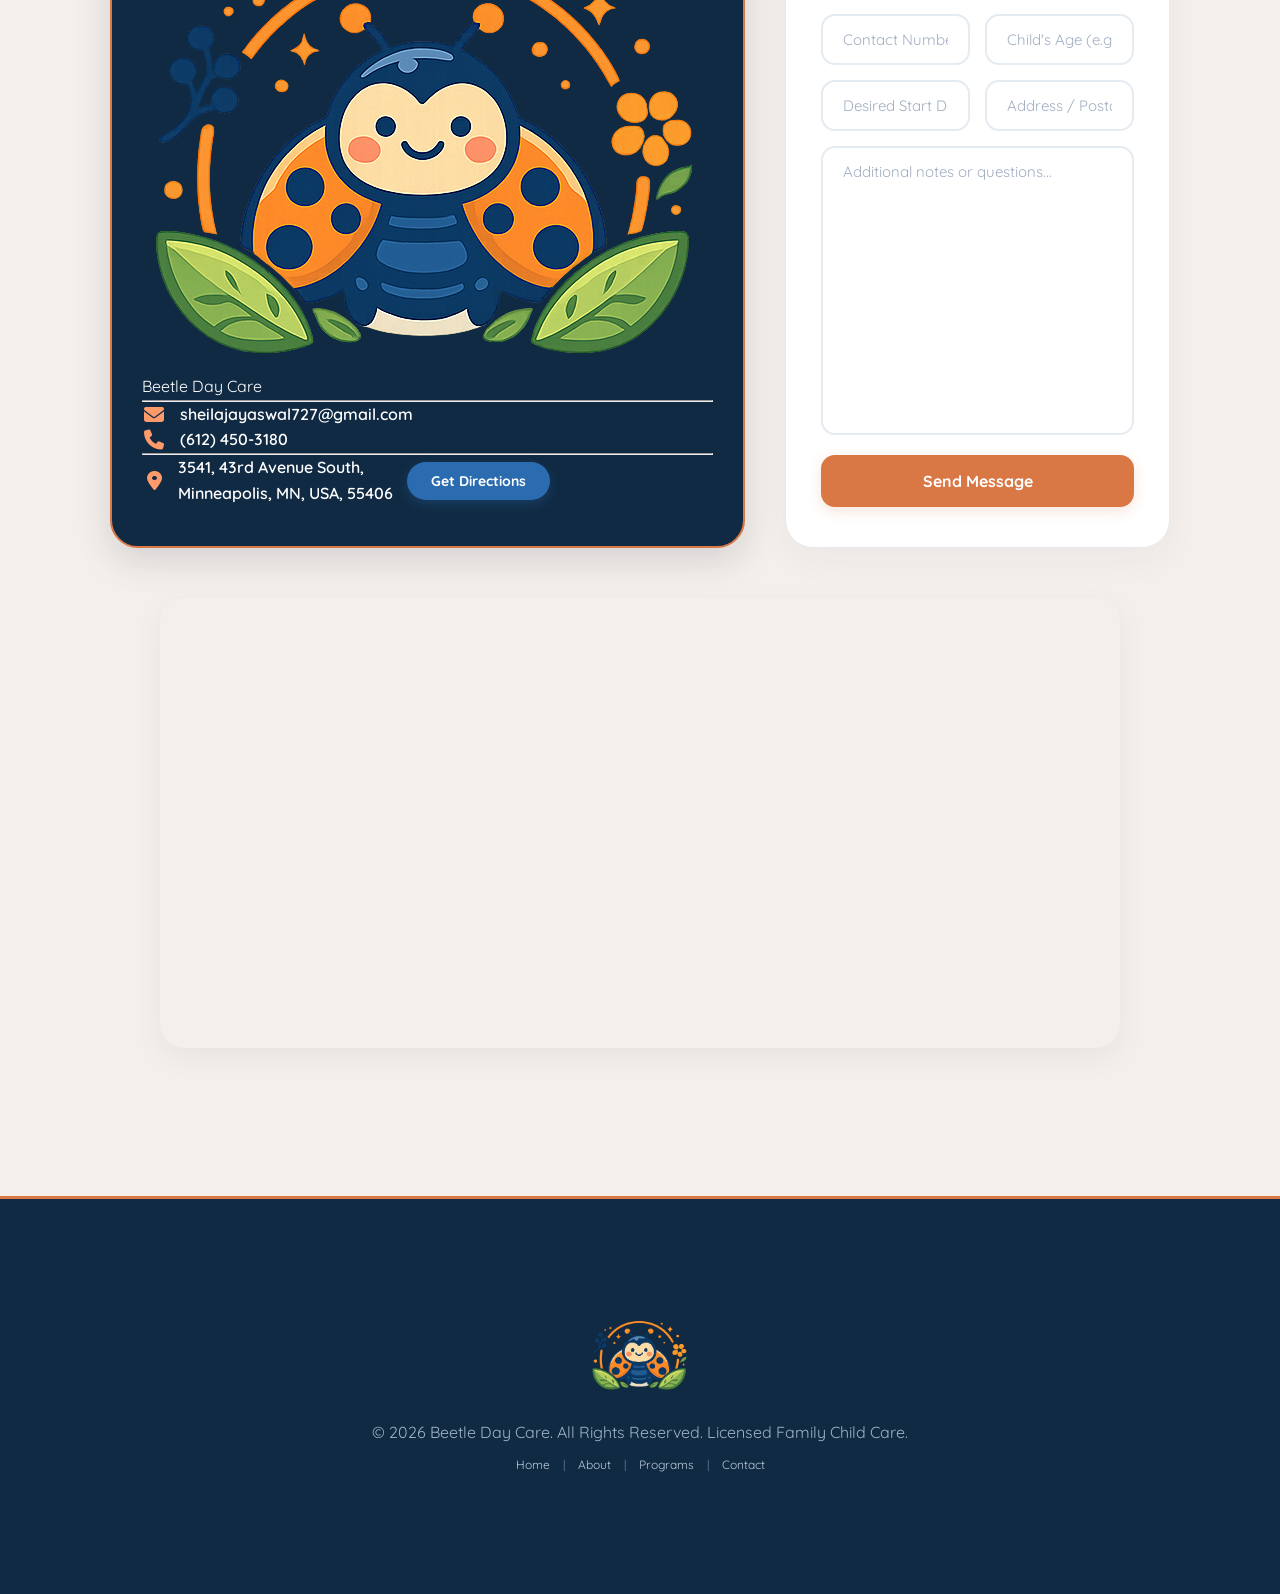
==== commit 7c462a74: "Update index.html" ====
--- a/index.html
+++ b/index.html
@@ -184,7 +184,9 @@
                             <i class="fa-solid fa-phone" aria-hidden="true"></i>
                             <a href="tel:+16124503180">(612) 450-3180</a>
                         </div>
-                        <div class="strip-item split-address-box">
+                        <hr class="contact-divider">
+
+<div class="strip-item split-address-box">
                             <div class="address-text-row">
                                 <i class="fa-solid fa-location-dot" aria-hidden="true"></i>
                                 <span>3541, 43rd Avenue South,<br>Minneapolis, MN, USA, 55406</span>
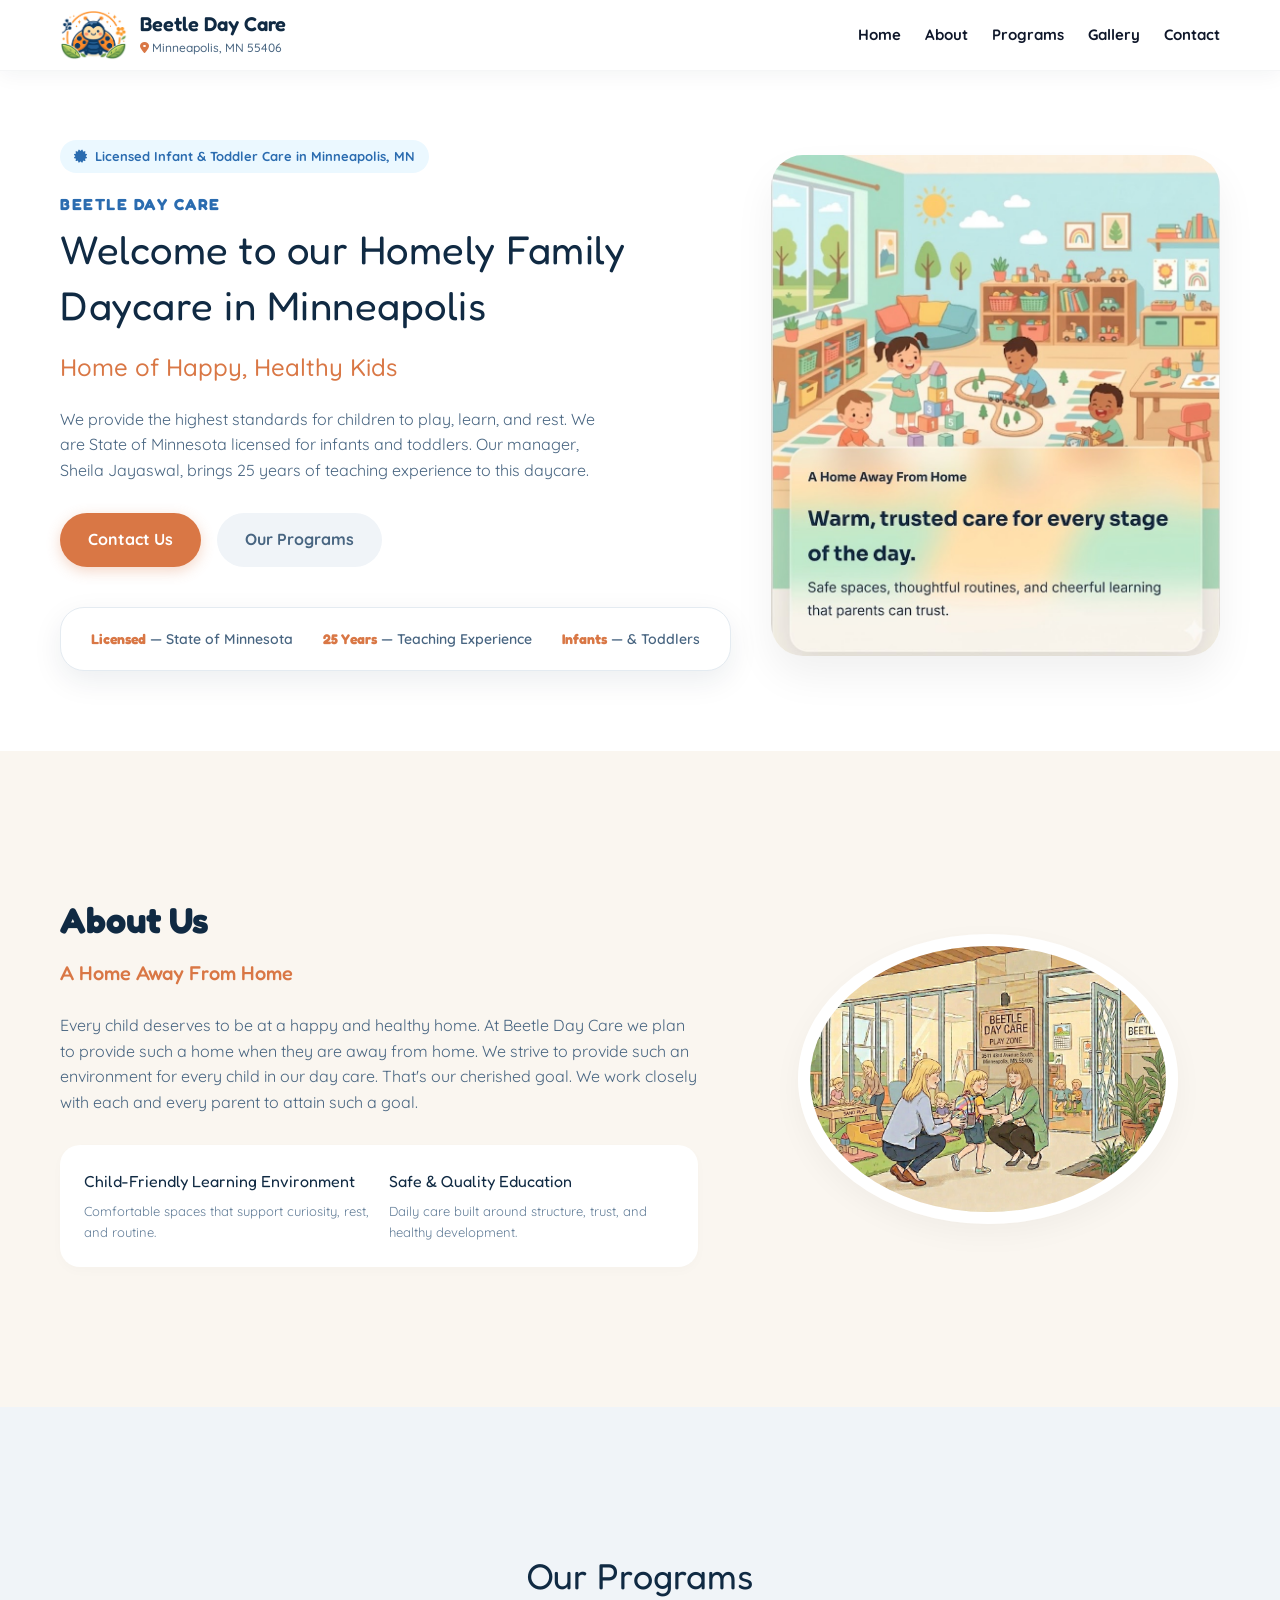
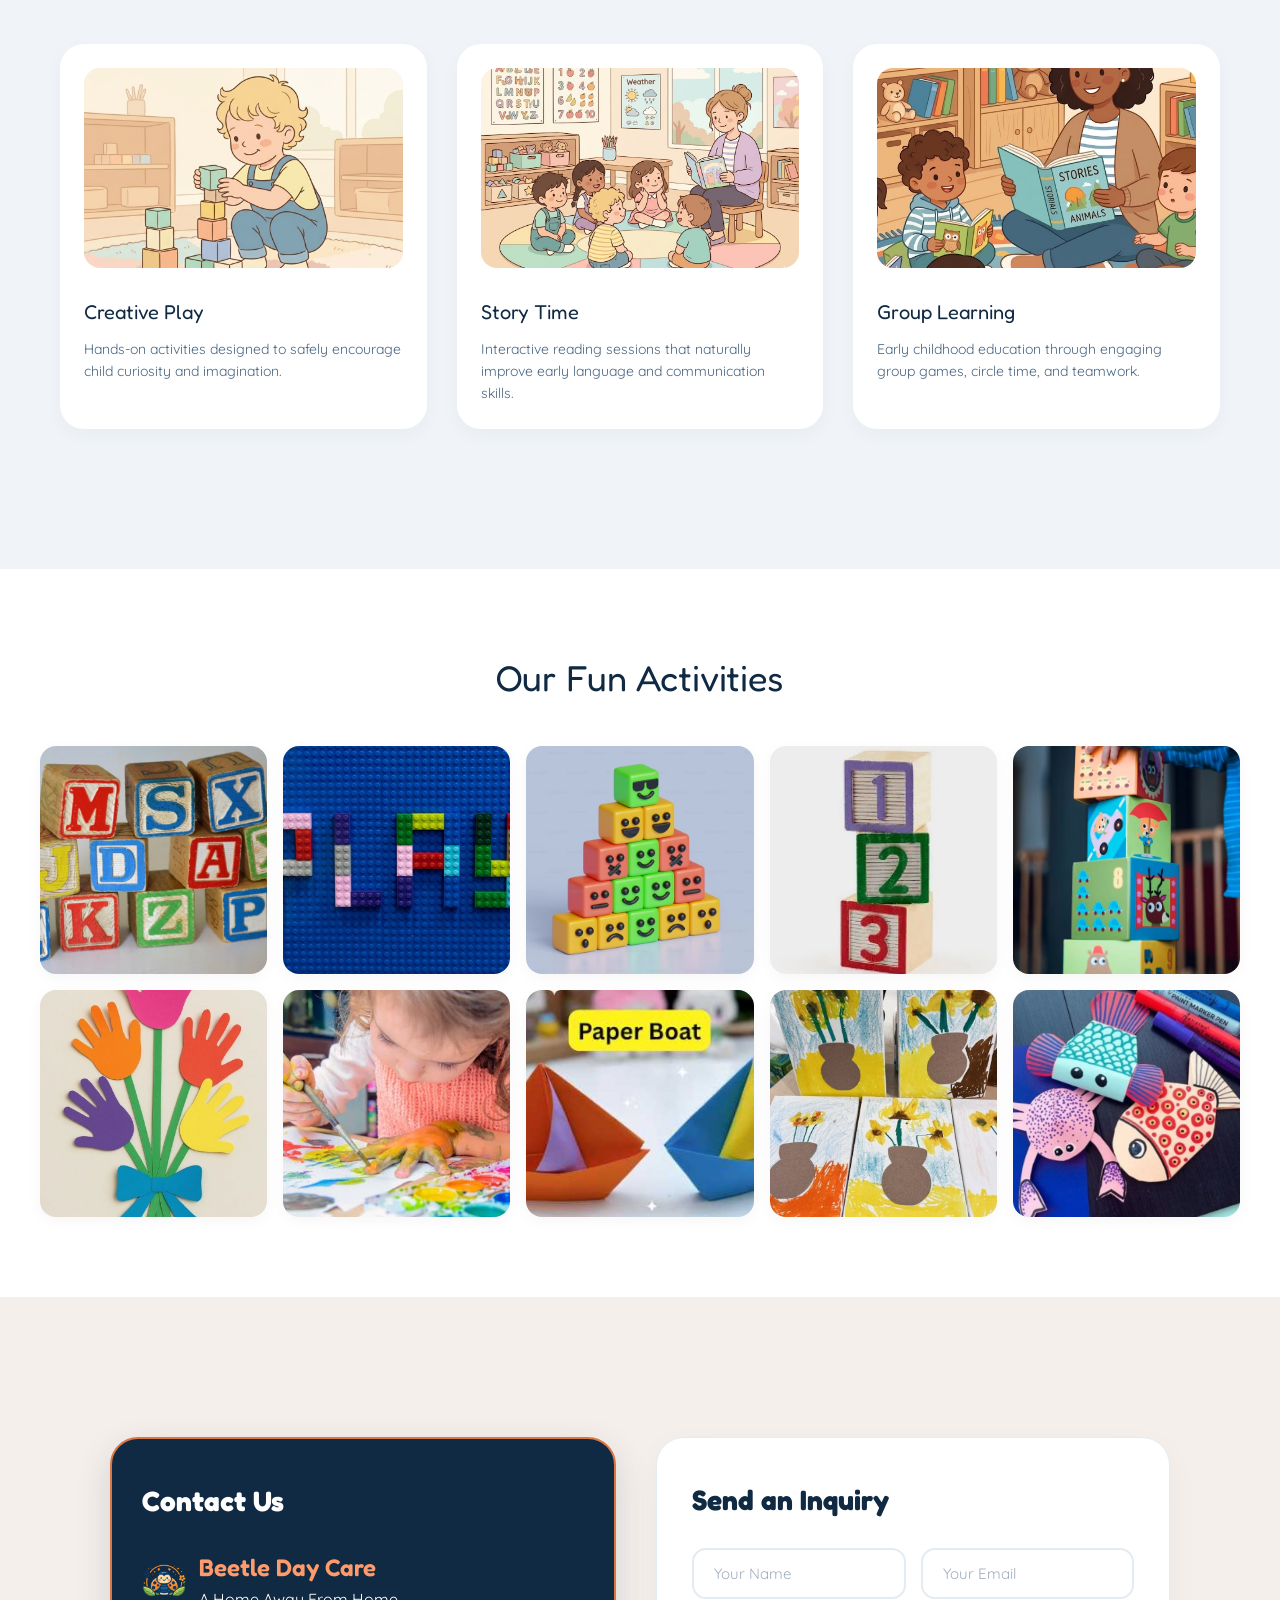
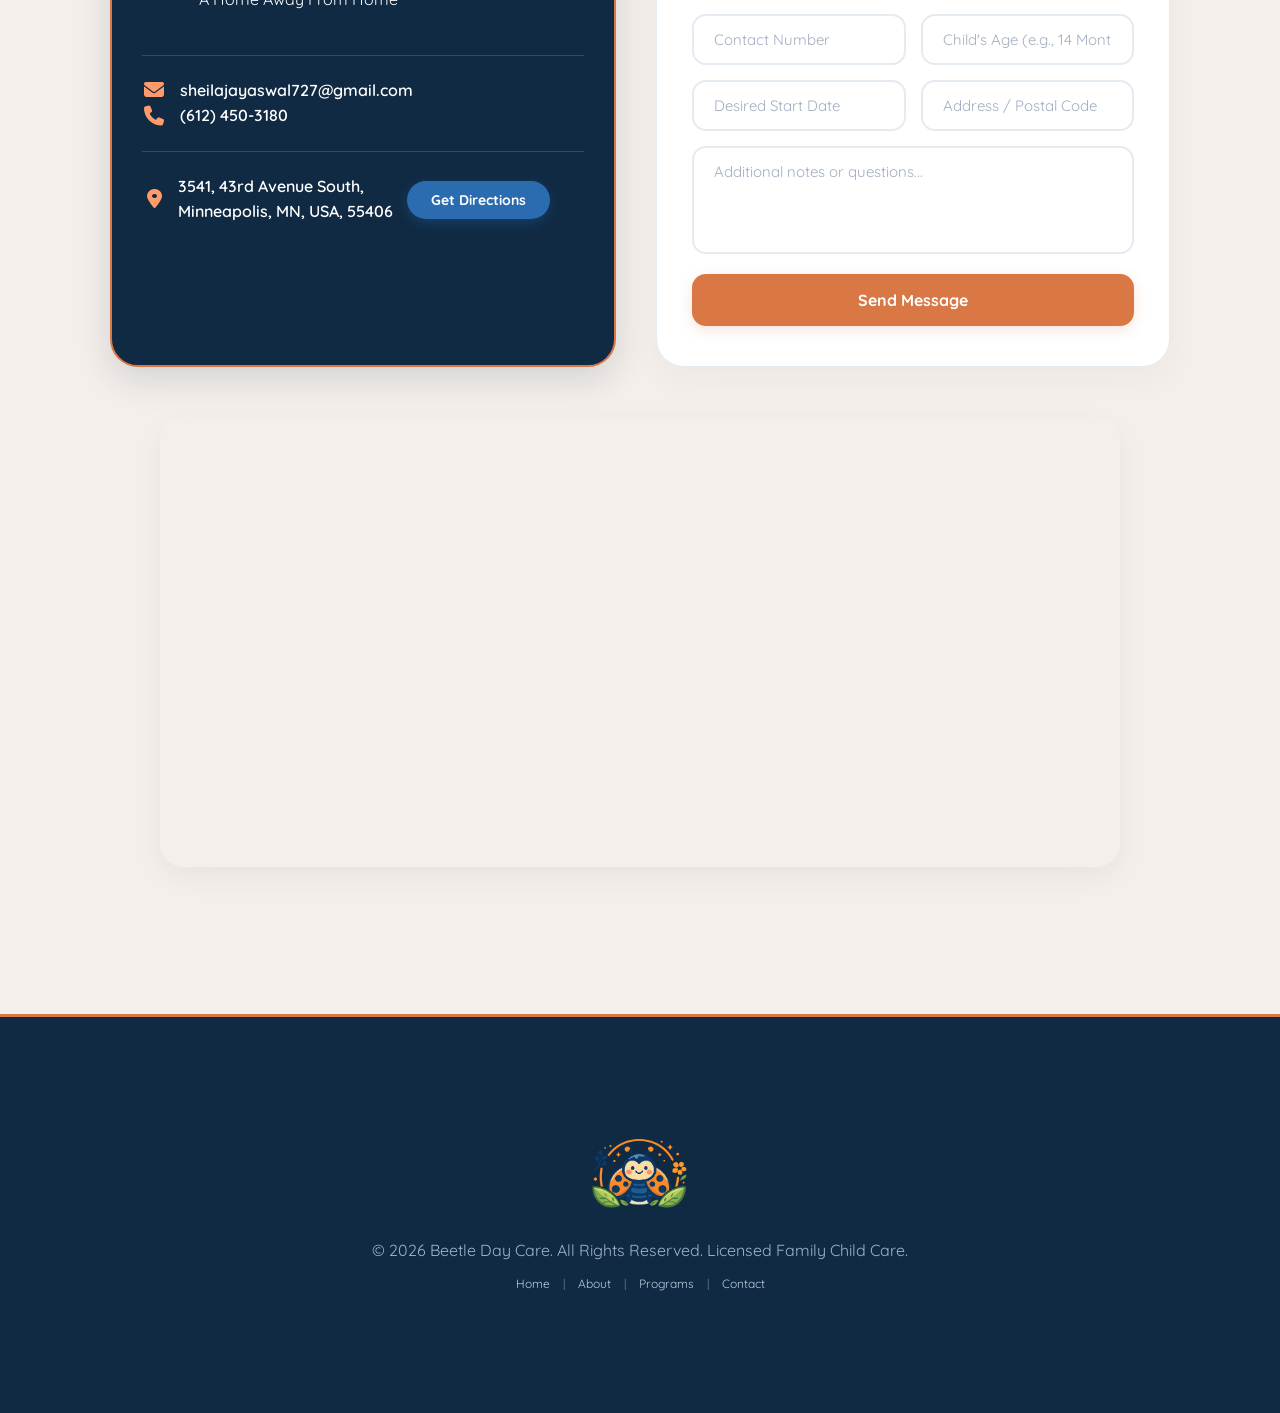
==== commit 7cc1d44b: "Update index.html" ====
--- a/index.html
+++ b/index.html
@@ -170,7 +170,11 @@
 
 <div class="contact-brand">
     <img src="logo.png" alt="Beetle Day Care Logo">
-    <span>Beetle Day Care</span>
+
+    <div class="contact-brand-text">
+        <span>Beetle Day Care</span>
+        <p>A Home Away From Home</p>
+    </div>
 </div>
 
 <hr class="contact-divider">
--- a/style.css
+++ b/style.css
@@ -697,6 +697,32 @@
     padding: 0 20px;
 }
 
+.contact-brand{
+    display:flex;
+    align-items:center;
+    gap:12px;
+    margin-bottom:20px;
+}
+
+.contact-brand img{
+    width:45px;
+    height:45px;
+    object-fit:contain;
+}
+
+.contact-brand span{
+    font-family:'Fredoka',sans-serif;
+    font-size:24px;
+    font-weight:600;
+    color:#FF9B6A;
+}
+
+.contact-divider{
+    border:none;
+    border-top:1px solid rgba(255,255,255,0.15);
+    margin:22px 0;
+}
+
 /* ==========================================
    8. FOOTER
 ========================================== */
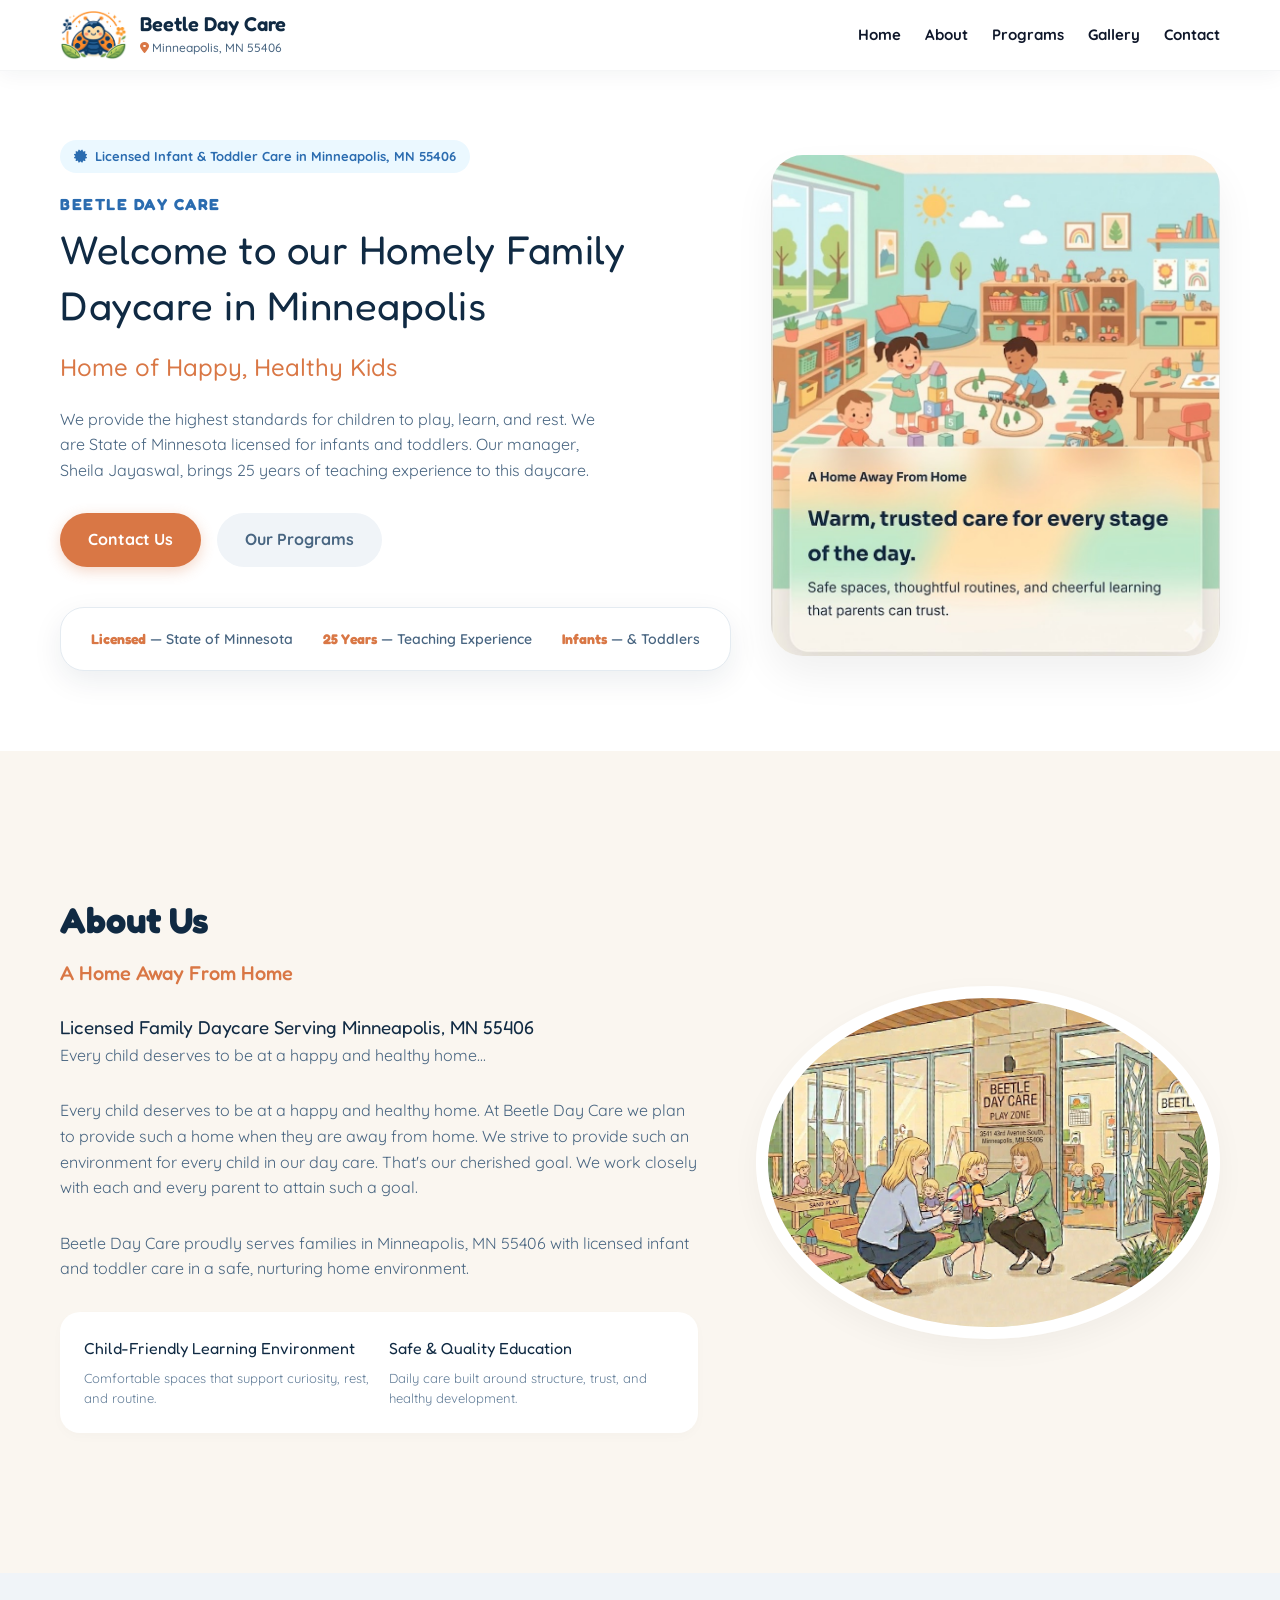
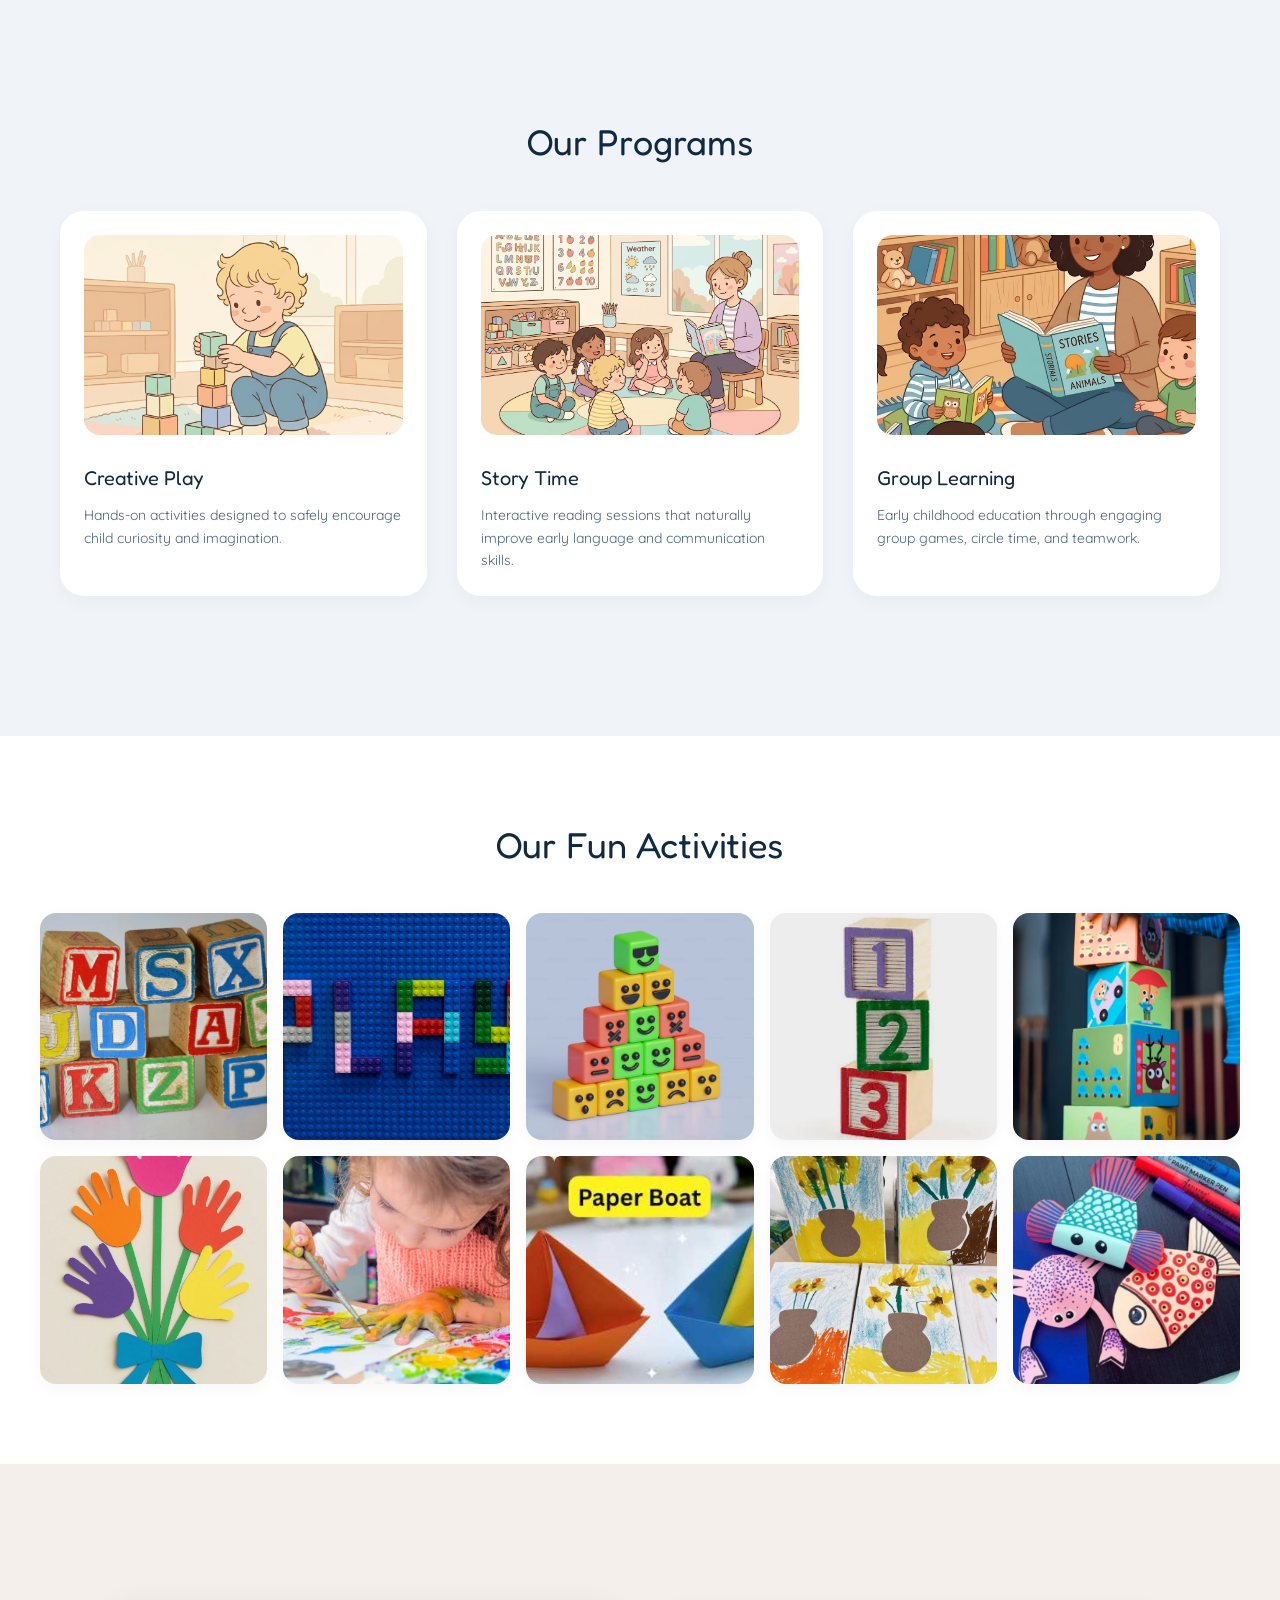
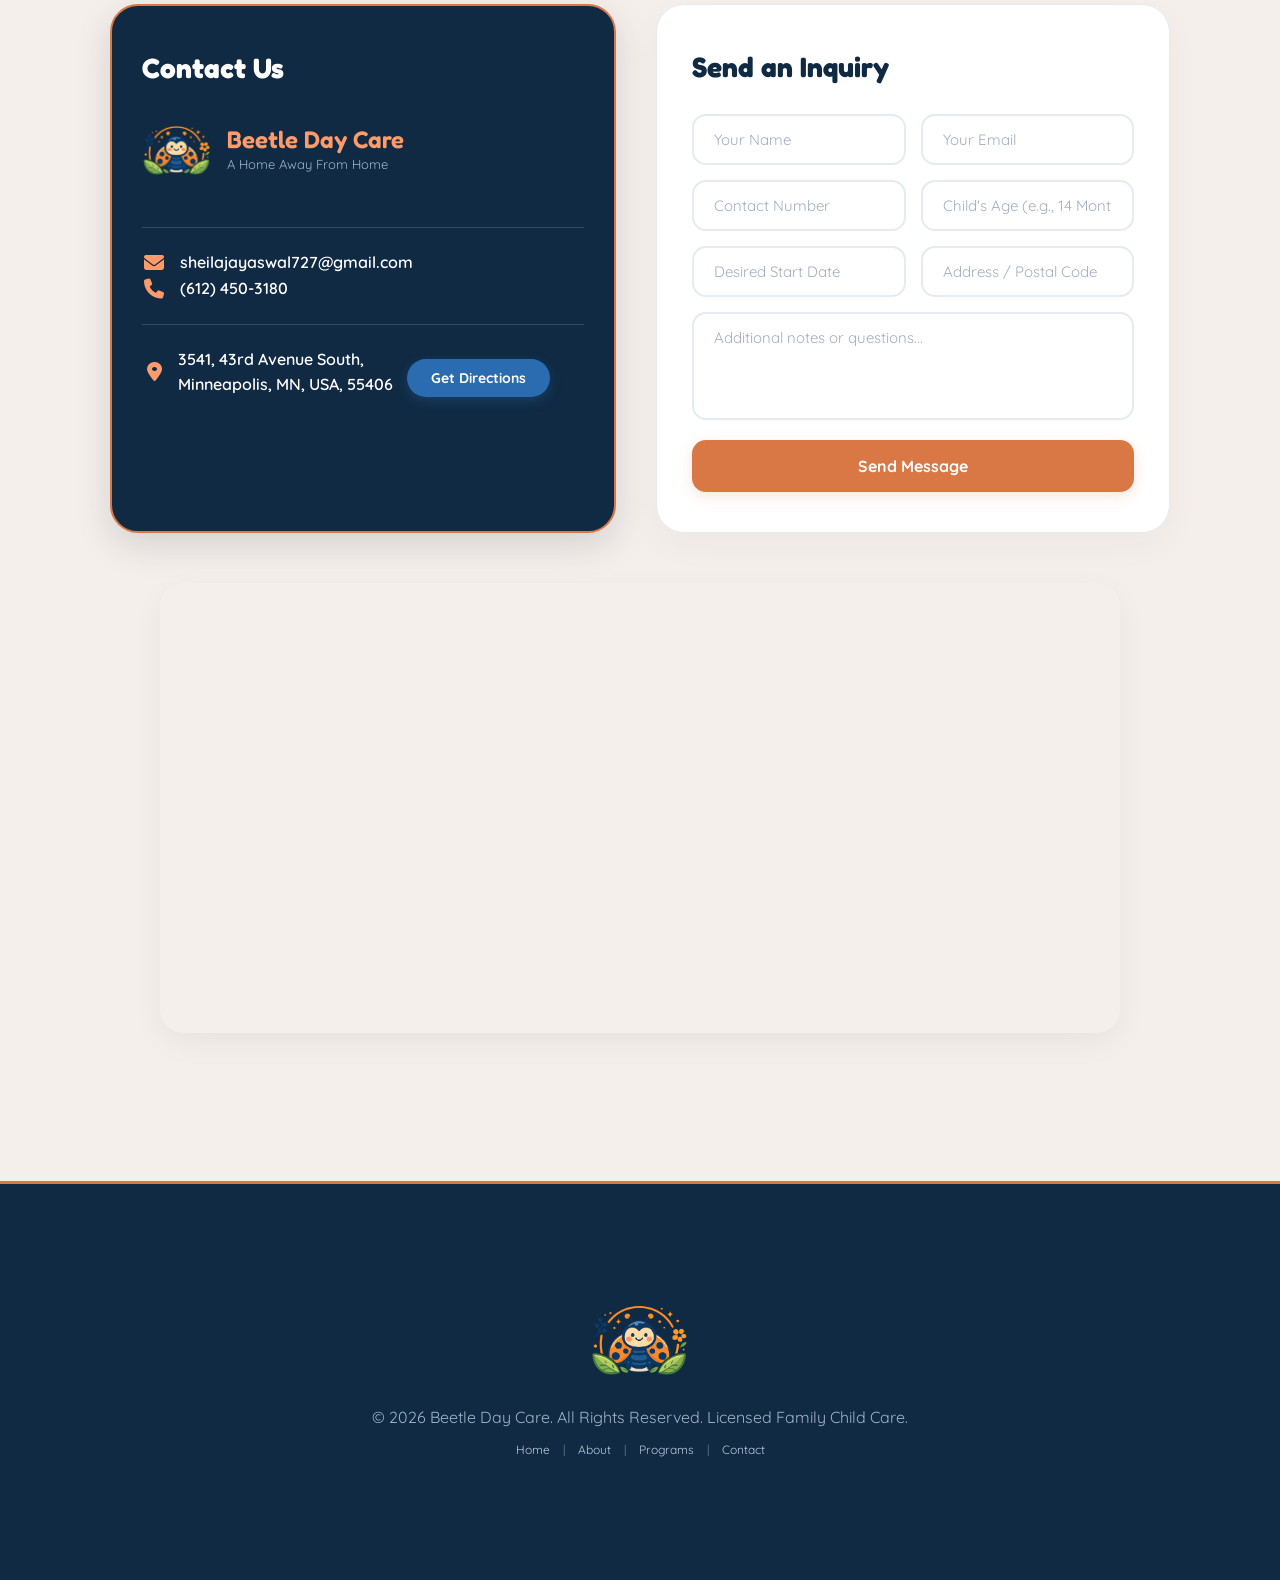
==== commit 7f1614aa: "Update index.html" ====
--- a/index.html
+++ b/index.html
@@ -5,8 +5,8 @@
     <meta name="viewport" content="width=device-width, initial-scale=1.0"> 
     
     <!-- GOOGLE SEO META TAGS --> 
-    <title>Licensed Family Daycare in Minneapolis, MN | Beetle Day Care</title>
-    <meta name="description" content="Beetle Day Care offers a safe, licensed home-away-from-home infant and toddler care service in Minneapolis, MN. Contact manager Sheila Jayaswal today!"> 
+   <title>Licensed Family Daycare in Minneapolis, MN 55406 | Beetle Day Care</title>
+   <meta name="description" content="Beetle Day Care offers licensed infant and toddler daycare in Minneapolis, MN 55406. Safe family child care with over 25 years of experience.">
     <meta name="keywords" content="daycare minneapolis, family daycare minneapolis, licensed child care mn 55406, infant care minneapolis, toddler care mn"> 
     
     <!-- STYLESHEETS & FONTS --> 
@@ -50,7 +50,7 @@
         <div class="hero-container"> 
             <div class="hero-content"> 
                 <span class="hero-badge"> 
-                    <i class="fa-solid fa-certificate" aria-hidden="true"></i> Licensed Infant & Toddler Care in Minneapolis, MN 
+                    <i class="fa-solid fa-certificate" aria-hidden="true"></i> Licensed Infant & Toddler Care in Minneapolis, MN 55406
                 </span> 
                 
                 <h1 class="brand-main-heading">
@@ -93,10 +93,19 @@
             <div class="about-grid"> 
                 <div class="about-content"> 
                     <span class="section-badge">About Us</span> 
-                    <h2 class="about-tagline">A Home Away From Home</h2> 
+                    <h2 class="about-tagline">A Home Away From Home</h2>
+
+<h3>Licensed Family Daycare Serving Minneapolis, MN 55406</h3>
+
+<p class="about-text">
+    Every child deserves to be at a happy and healthy home...
+</p>
                     <p class="about-text"> 
                         Every child deserves to be at a happy and healthy home. At Beetle Day Care we plan to provide such a home when they are away from home. We strive to provide such an environment for every child in our day care. That's our cherished goal. We work closely with each and every parent to attain such a goal. 
                     </p> 
+                    <p class="about-text">
+    Beetle Day Care proudly serves families in Minneapolis, MN 55406 with licensed infant and toddler care in a safe, nurturing home environment.
+</p>
                     <div class="about-features"> 
                         <div class="feature-item"> 
                             <h3>Child-Friendly Learning Environment</h3> 
--- a/style.css
+++ b/style.css
@@ -359,7 +359,7 @@
 
 .about-illustration{
     width:100%;
-    max-width:380px;
+    max-width:500px;
     border-radius:50%;
     border:12px solid #fff;
     box-shadow:0 10px 30px rgba(0,0,0,0.04);
@@ -590,6 +590,9 @@
     align-items: center;
     gap: 12px;
     text-align: left;
+}
+.button-row{
+    margin-top:12px;
 }
 
 .inline-map-btn {
@@ -700,23 +703,35 @@
 .contact-brand{
     display:flex;
     align-items:center;
-    gap:12px;
+    gap:15px;
     margin-bottom:20px;
 }
 
 .contact-brand img{
-    width:45px;
-    height:45px;
+    width:70px;
+    height:70px;
     object-fit:contain;
 }
 
-.contact-brand span{
+.contact-brand-text{
+    display:flex;
+    flex-direction:column;
+}
+
+.contact-brand-text span{
     font-family:'Fredoka',sans-serif;
     font-size:24px;
     font-weight:600;
     color:#FF9B6A;
-}
-
+    line-height:1.2;
+}
+
+.contact-brand-text p{
+    color:#9FB3C8;
+    font-size:13px;
+    margin-top:0;
+    margin-bottom:0;
+}
 .contact-divider{
     border:none;
     border-top:1px solid rgba(255,255,255,0.15);
@@ -824,12 +839,7 @@
         gap:10px;
     }
 }
-.form-grid{
-    display:grid;
-    grid-template-columns:1fr 1fr;
-    gap:15px;
-    margin-bottom:15px;
-}
+
 @media (max-width:600px){
 
     .form-grid{
@@ -855,3 +865,7 @@
         transform:translateY(0);
     }
 }
+
+
+
+
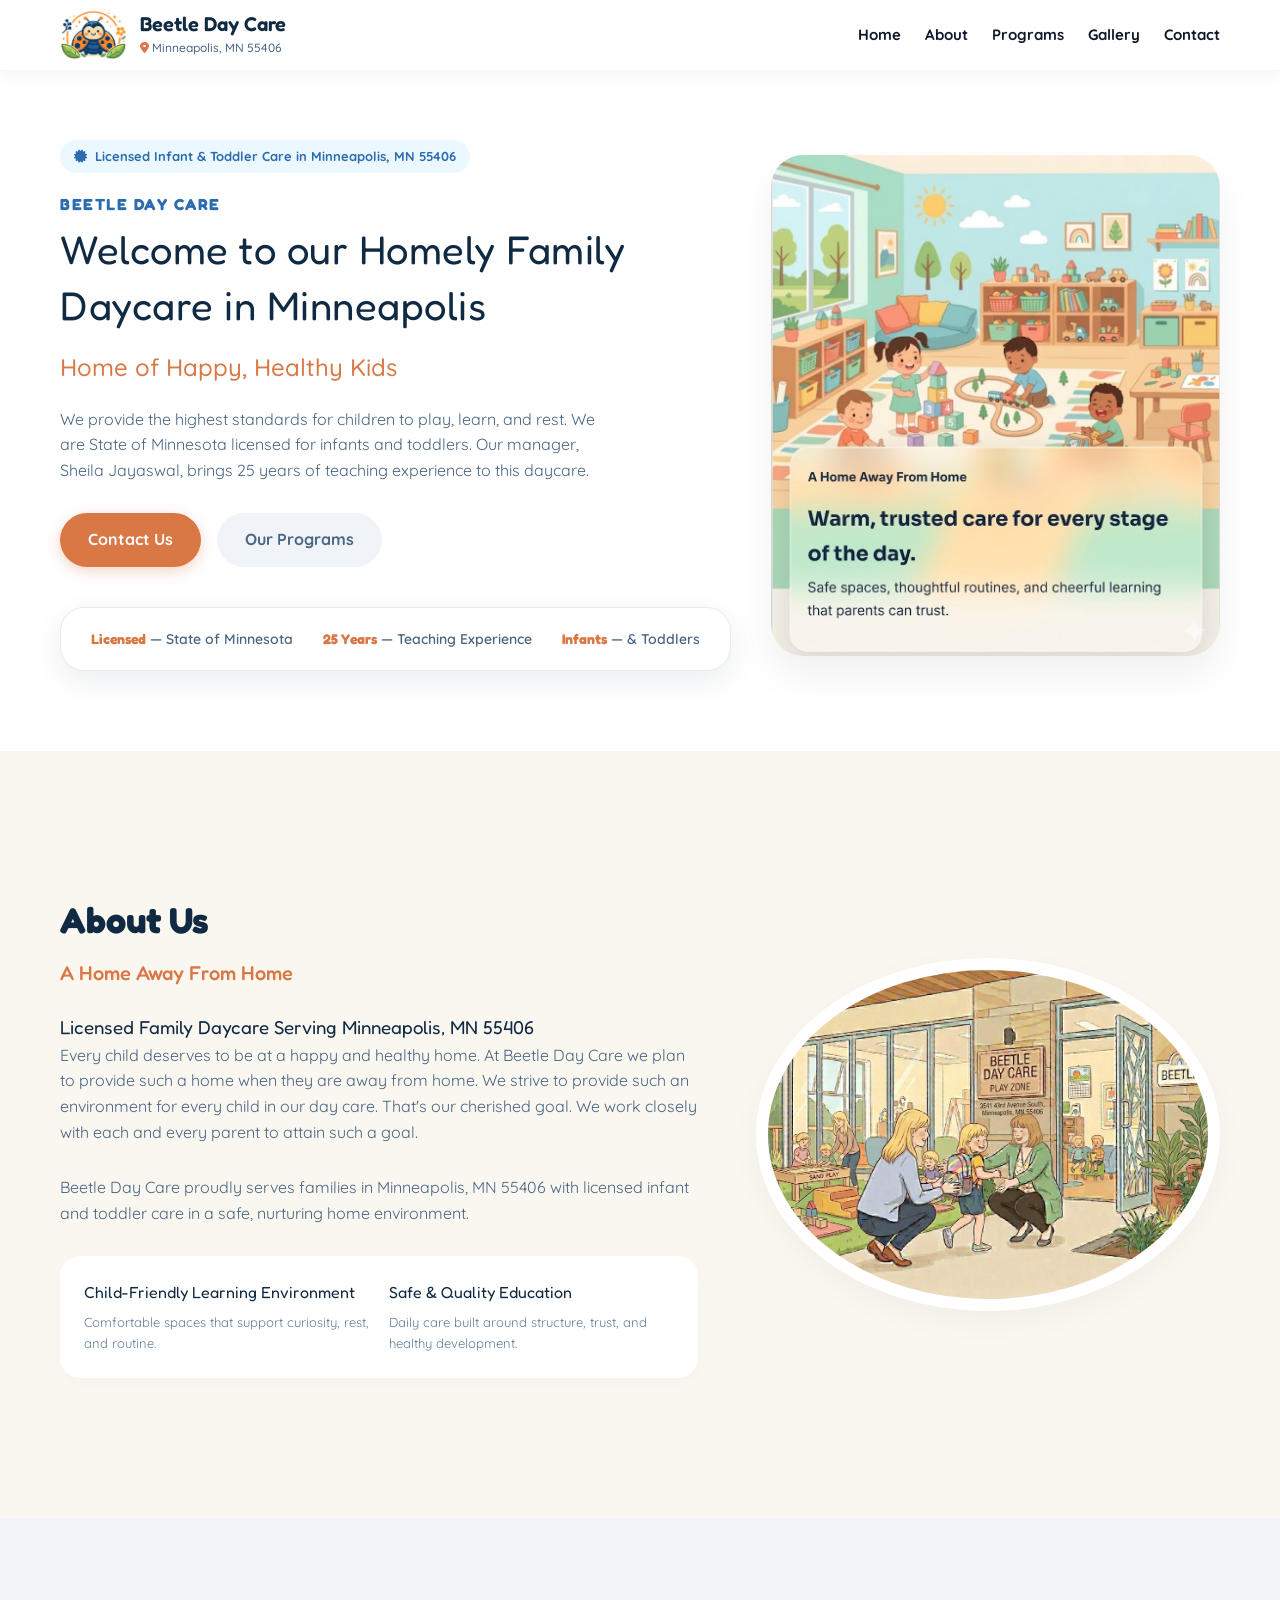
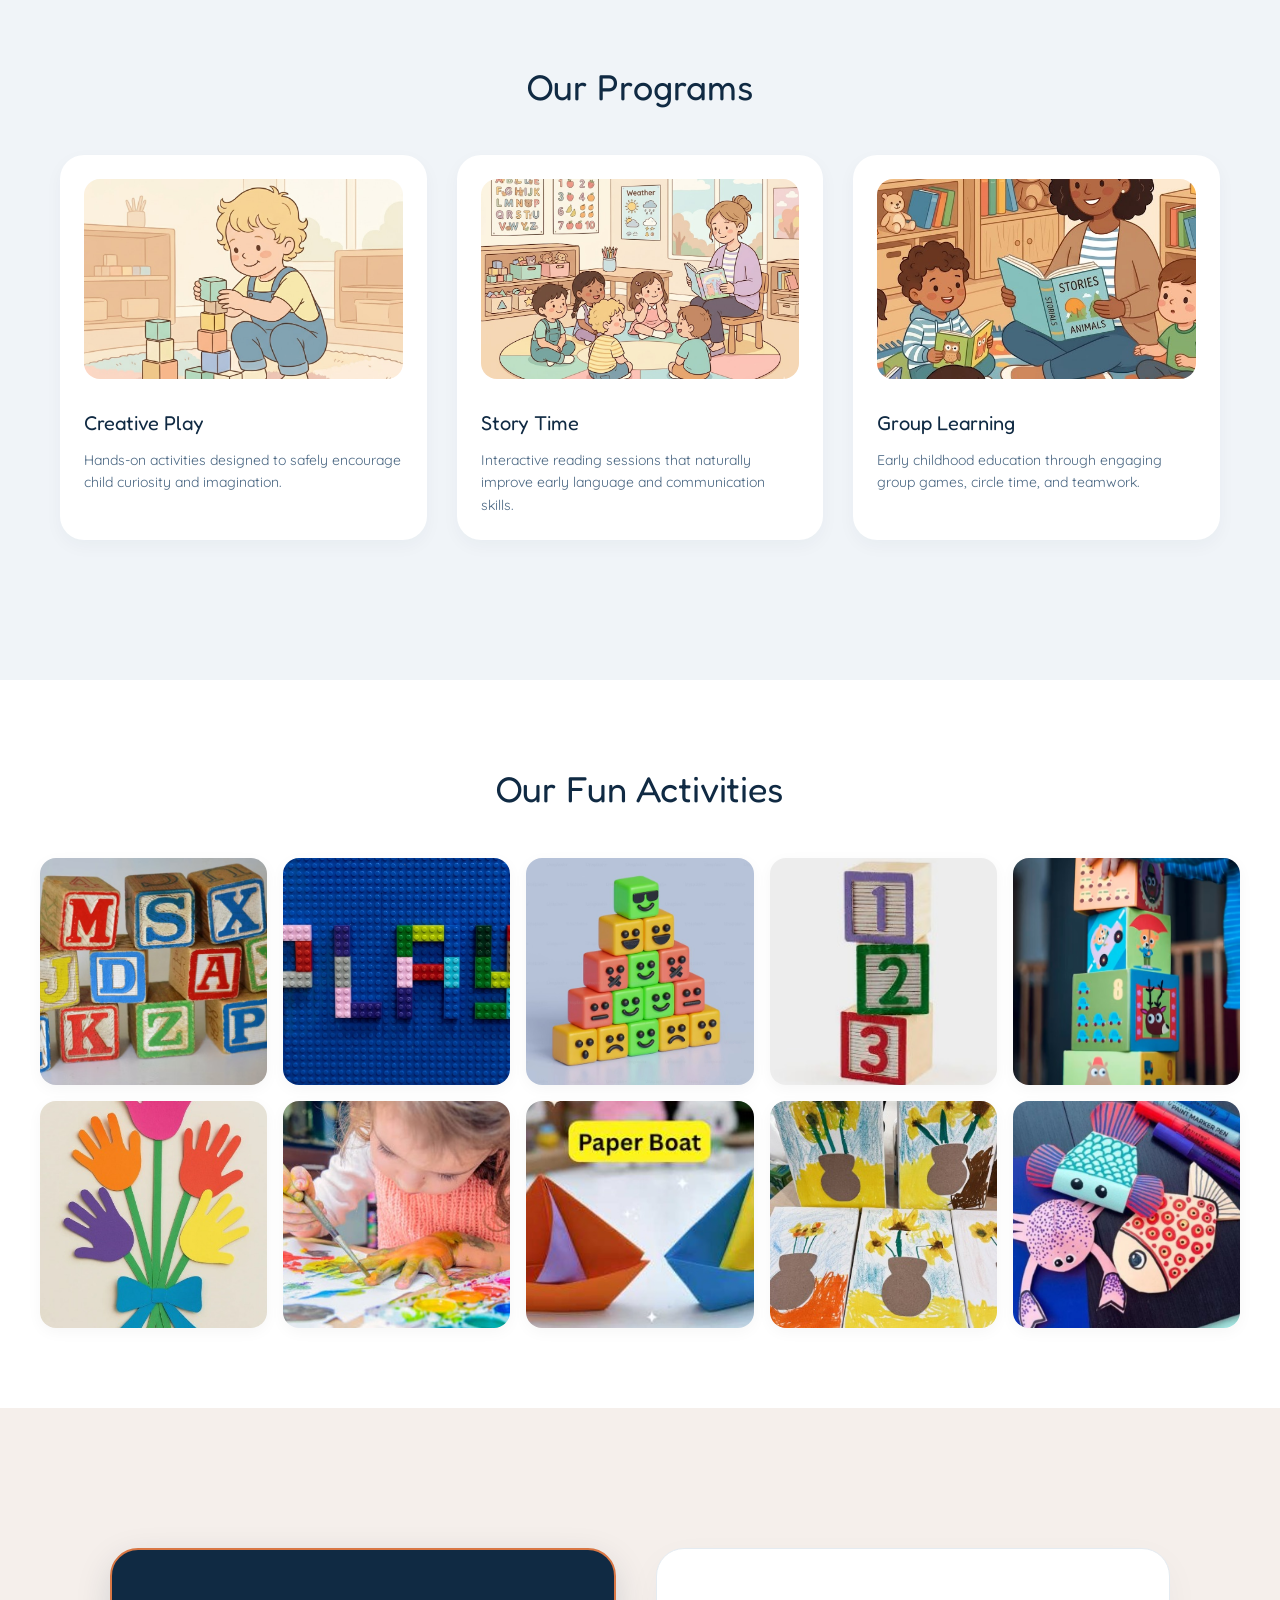
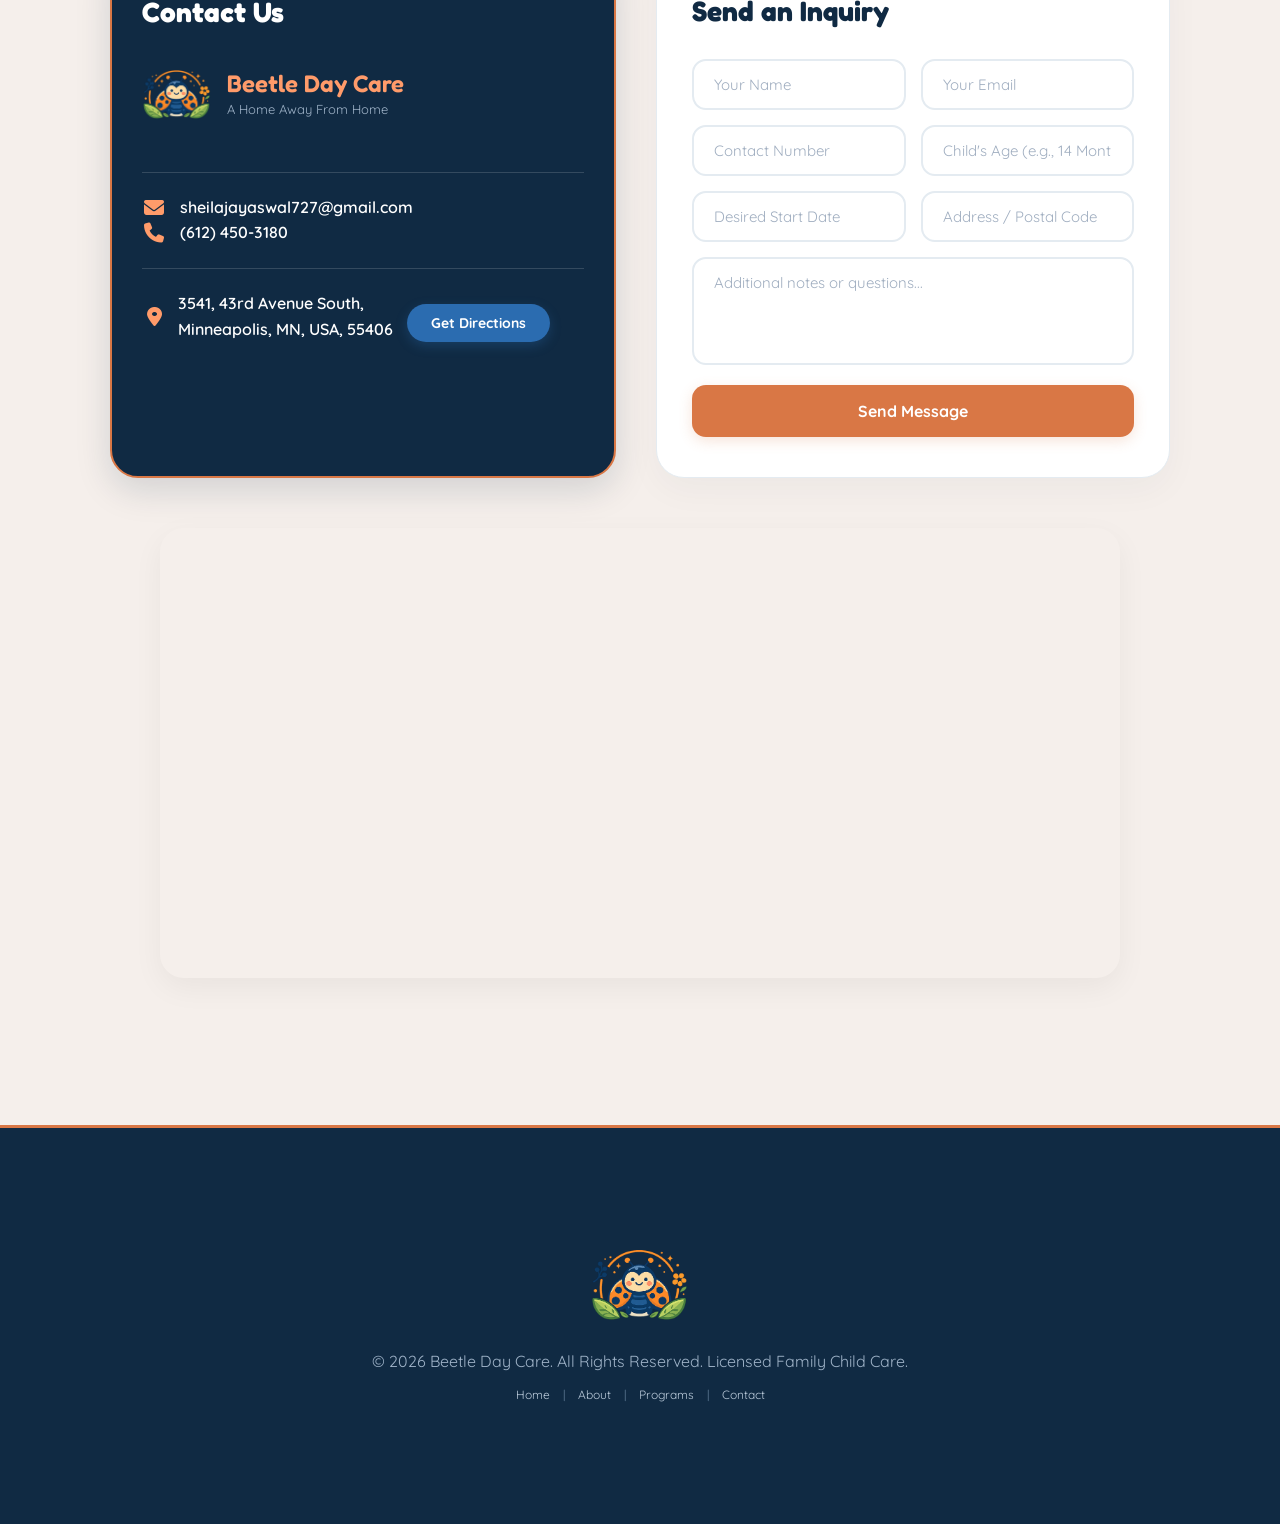
==== commit 76767cbb: "Update index.html" ====
--- a/index.html
+++ b/index.html
@@ -92,21 +92,21 @@
         <div class="section-container"> 
             <div class="about-grid"> 
                 <div class="about-content"> 
-                    <span class="section-badge">About Us</span> 
-                    <h2 class="about-tagline">A Home Away From Home</h2>
+                   <span class="section-badge">About Us</span>
+
+<h2 class="about-tagline">A Home Away From Home</h2>
 
 <h3>Licensed Family Daycare Serving Minneapolis, MN 55406</h3>
 
 <p class="about-text">
-    Every child deserves to be at a happy and healthy home...
+    Every child deserves to be at a happy and healthy home. At Beetle Day Care we plan to provide such a home when they are away from home. We strive to provide such an environment for every child in our day care. That's our cherished goal. We work closely with each and every parent to attain such a goal.
 </p>
-                    <p class="about-text"> 
-                        Every child deserves to be at a happy and healthy home. At Beetle Day Care we plan to provide such a home when they are away from home. We strive to provide such an environment for every child in our day care. That's our cherished goal. We work closely with each and every parent to attain such a goal. 
-                    </p> 
-                    <p class="about-text">
+
+<p class="about-text">
     Beetle Day Care proudly serves families in Minneapolis, MN 55406 with licensed infant and toddler care in a safe, nurturing home environment.
 </p>
-                    <div class="about-features"> 
+
+<div class="about-features">
                         <div class="feature-item"> 
                             <h3>Child-Friendly Learning Environment</h3> 
                             <p>Comfortable spaces that support curiosity, rest, and routine.</p> 
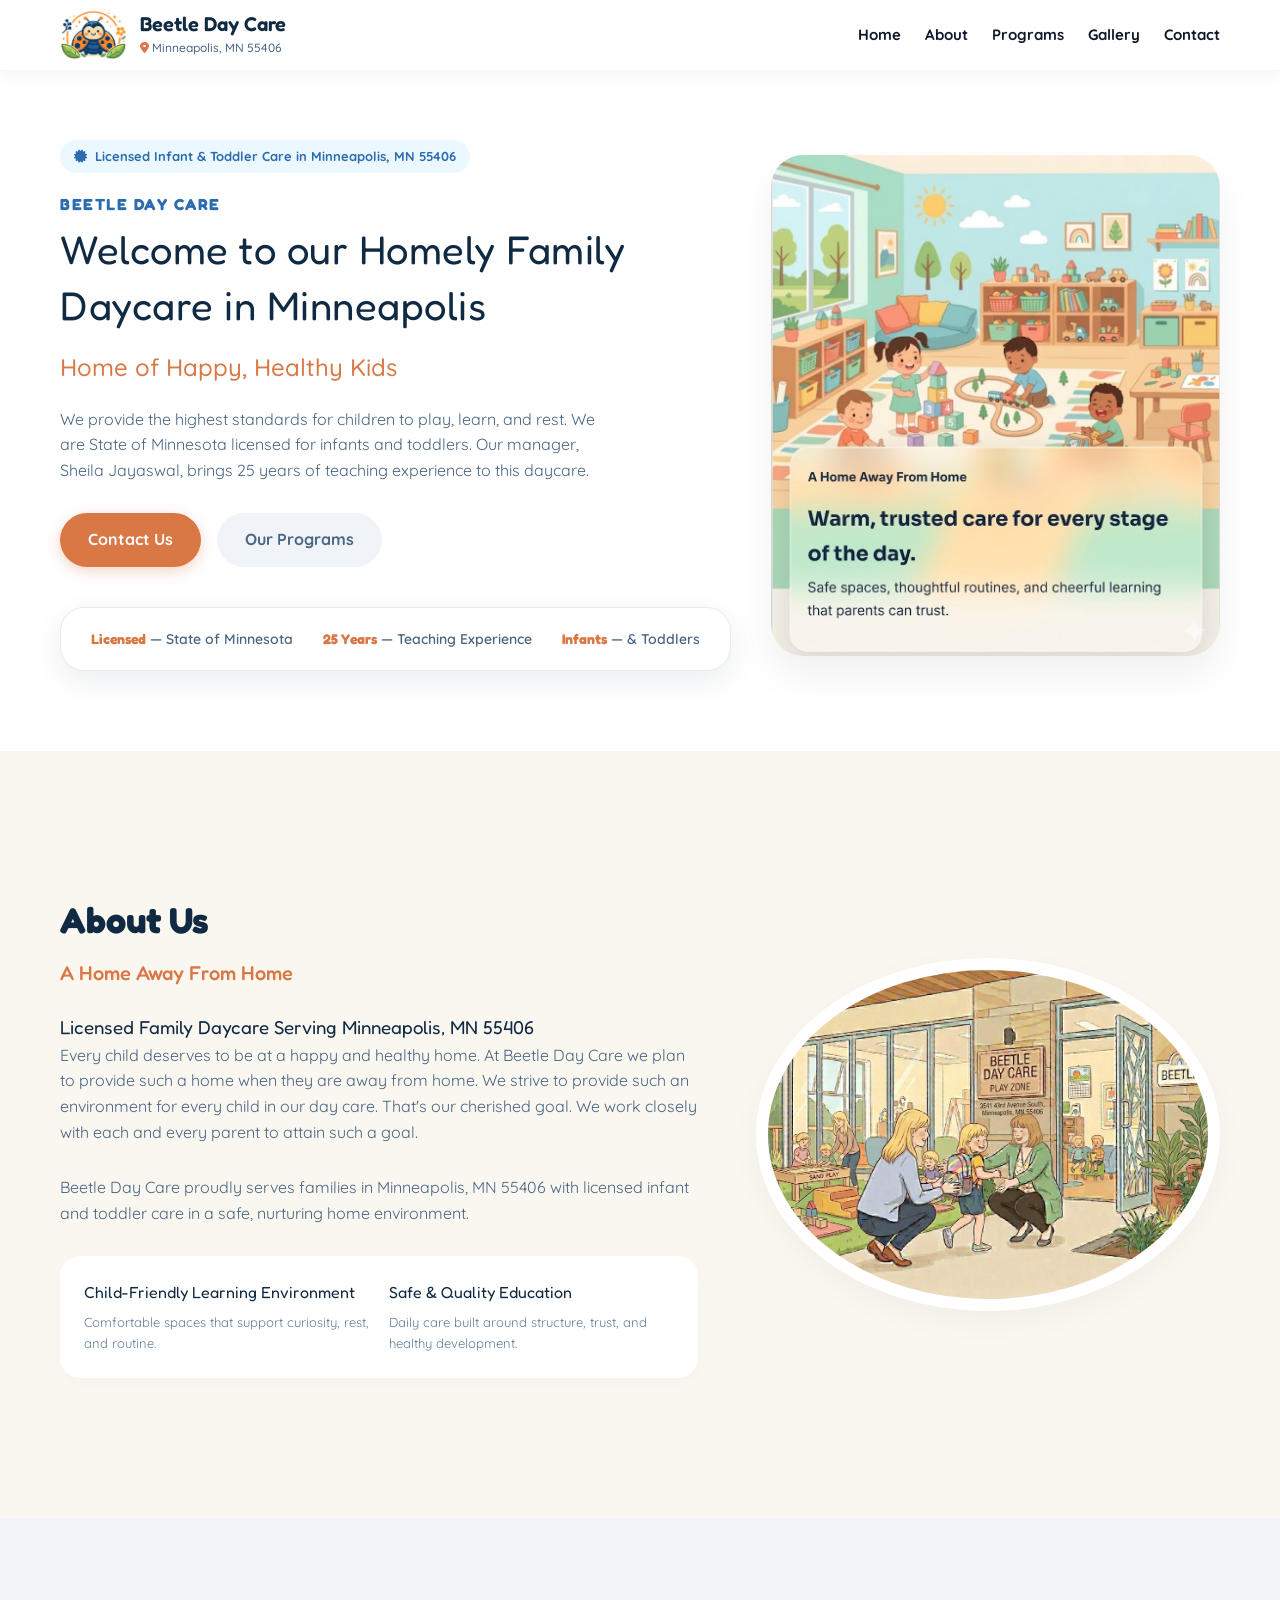
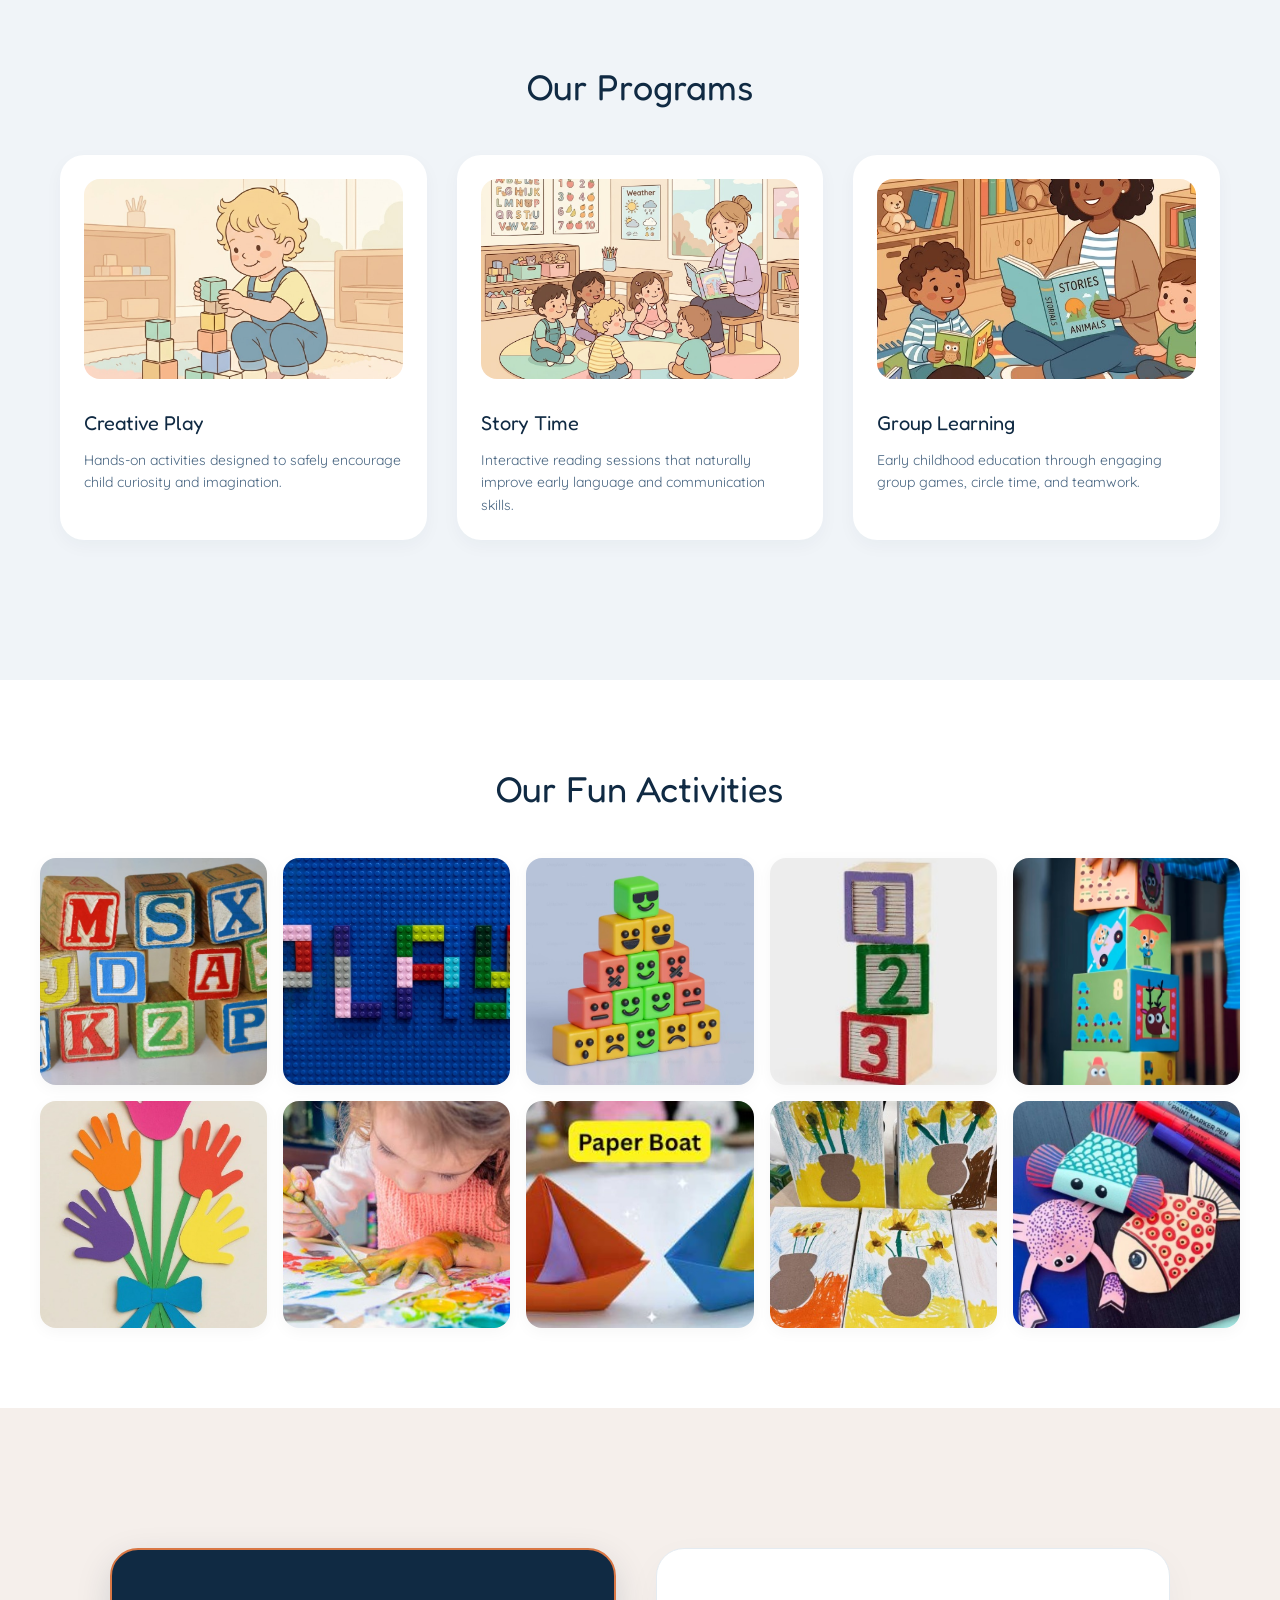
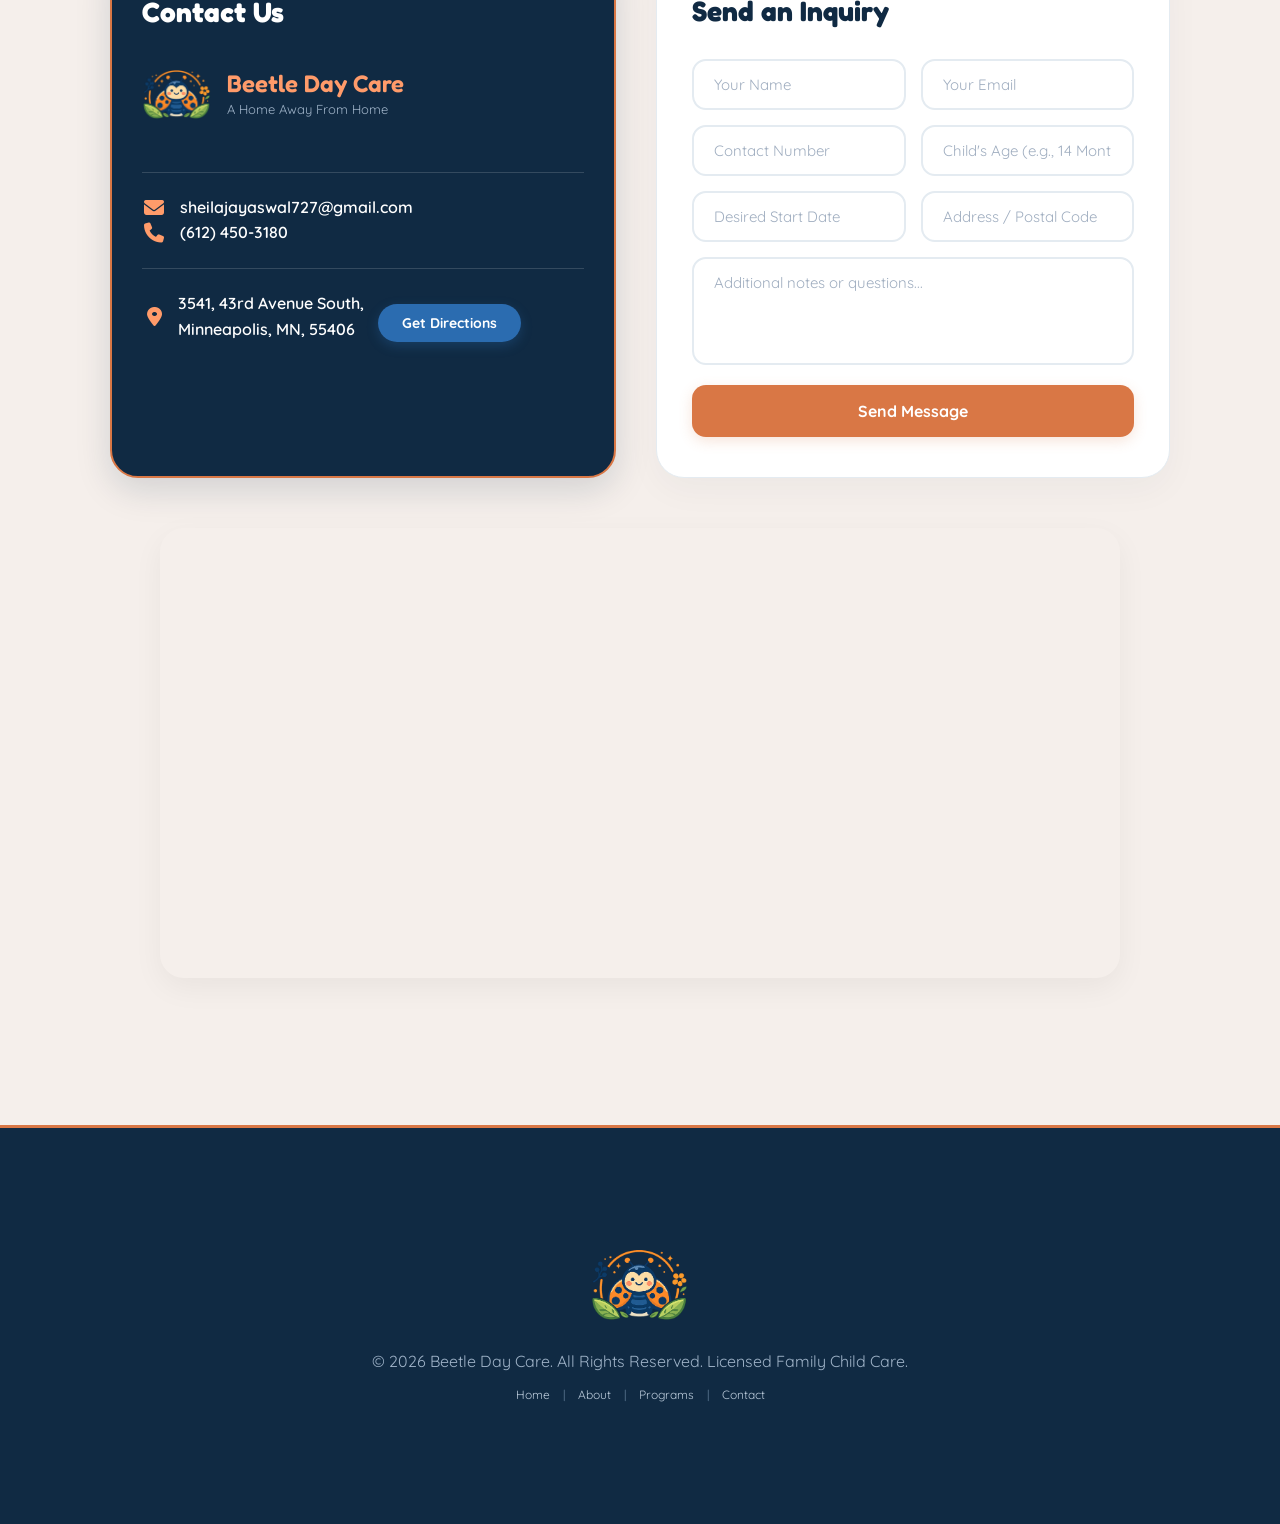
==== commit 42da5597: "Update index.html" ====
--- a/index.html
+++ b/index.html
@@ -202,7 +202,7 @@
 <div class="strip-item split-address-box">
                             <div class="address-text-row">
                                 <i class="fa-solid fa-location-dot" aria-hidden="true"></i>
-                                <span>3541, 43rd Avenue South,<br>Minneapolis, MN, USA, 55406</span>
+                                <span>3541, 43rd Avenue South,<br>Minneapolis, MN, 55406</span>
                             </div>
                             <div class="button-row">
                                 <a href="https://maps.google.com/?q=3541+43rd+Ave+S+Minneapolis+MN+55406" target="_blank" rel="noopener" class="inline-map-btn">Get Directions</a>
